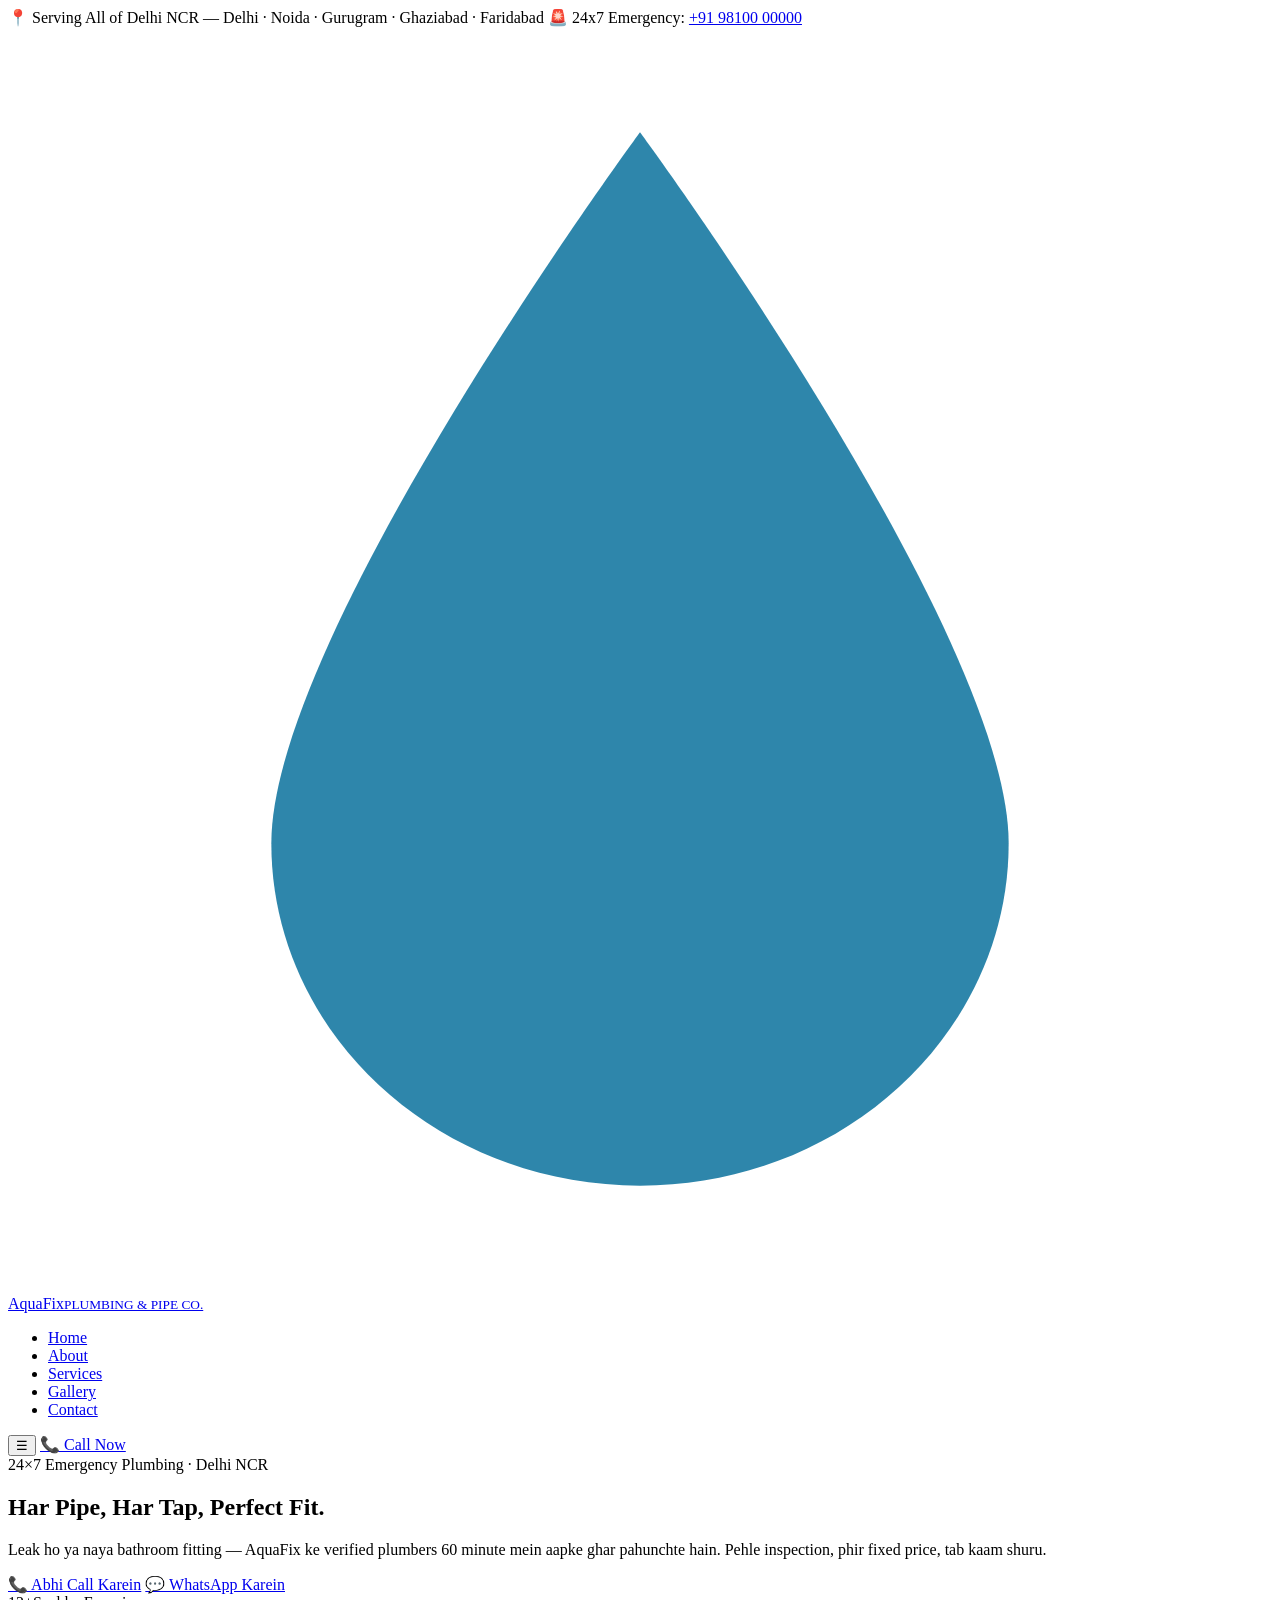
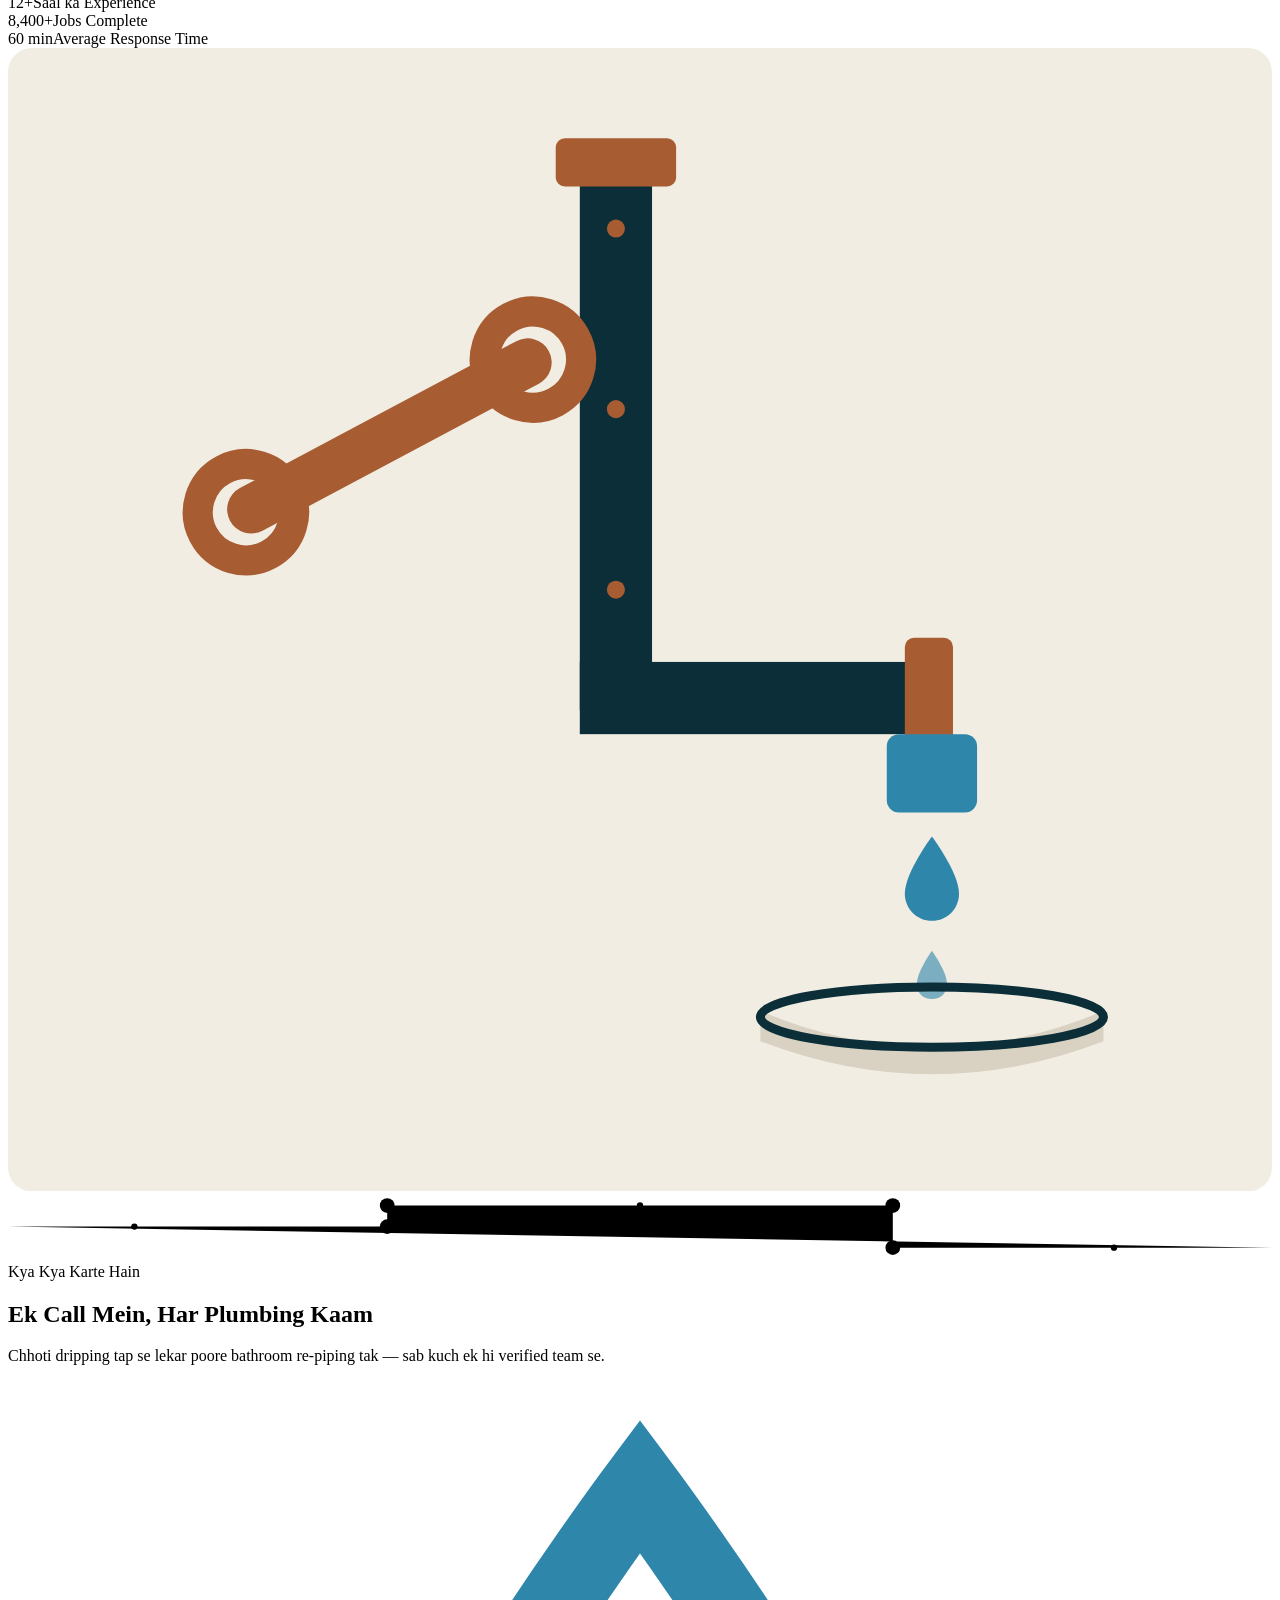
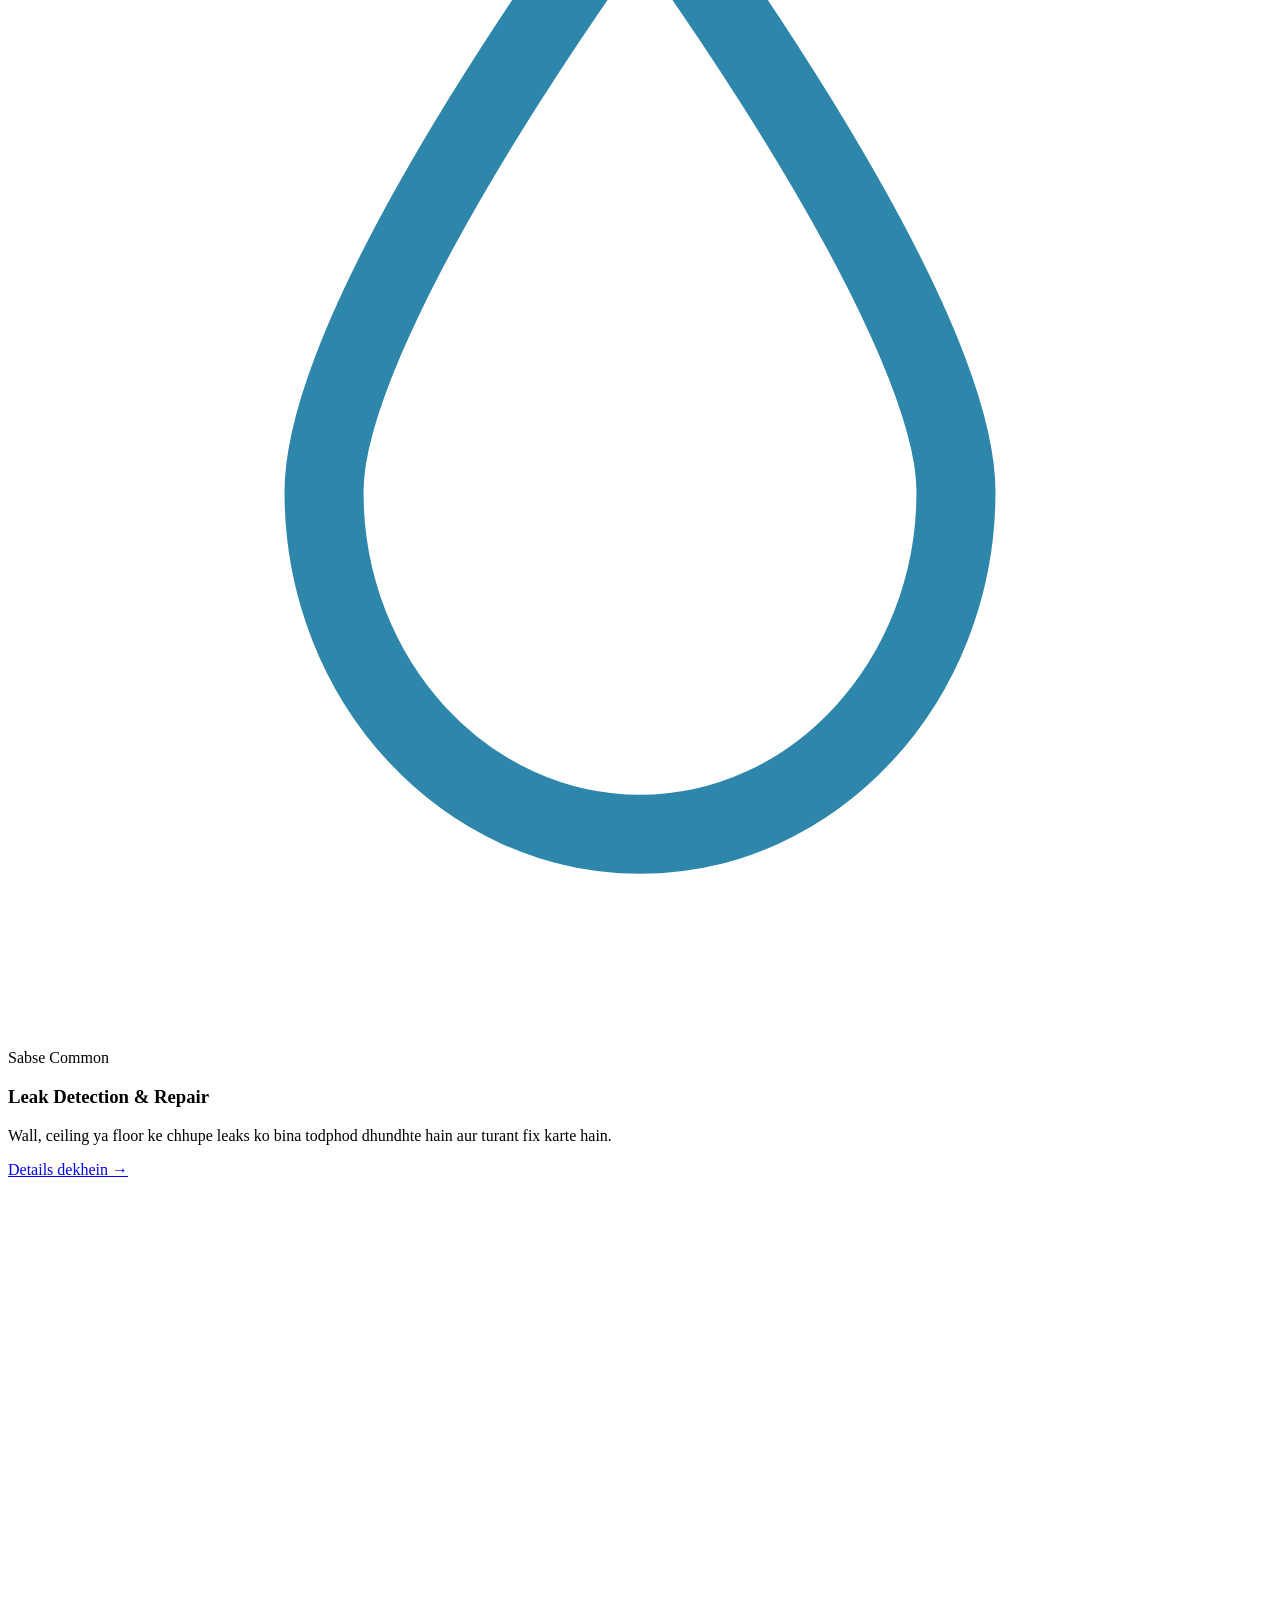
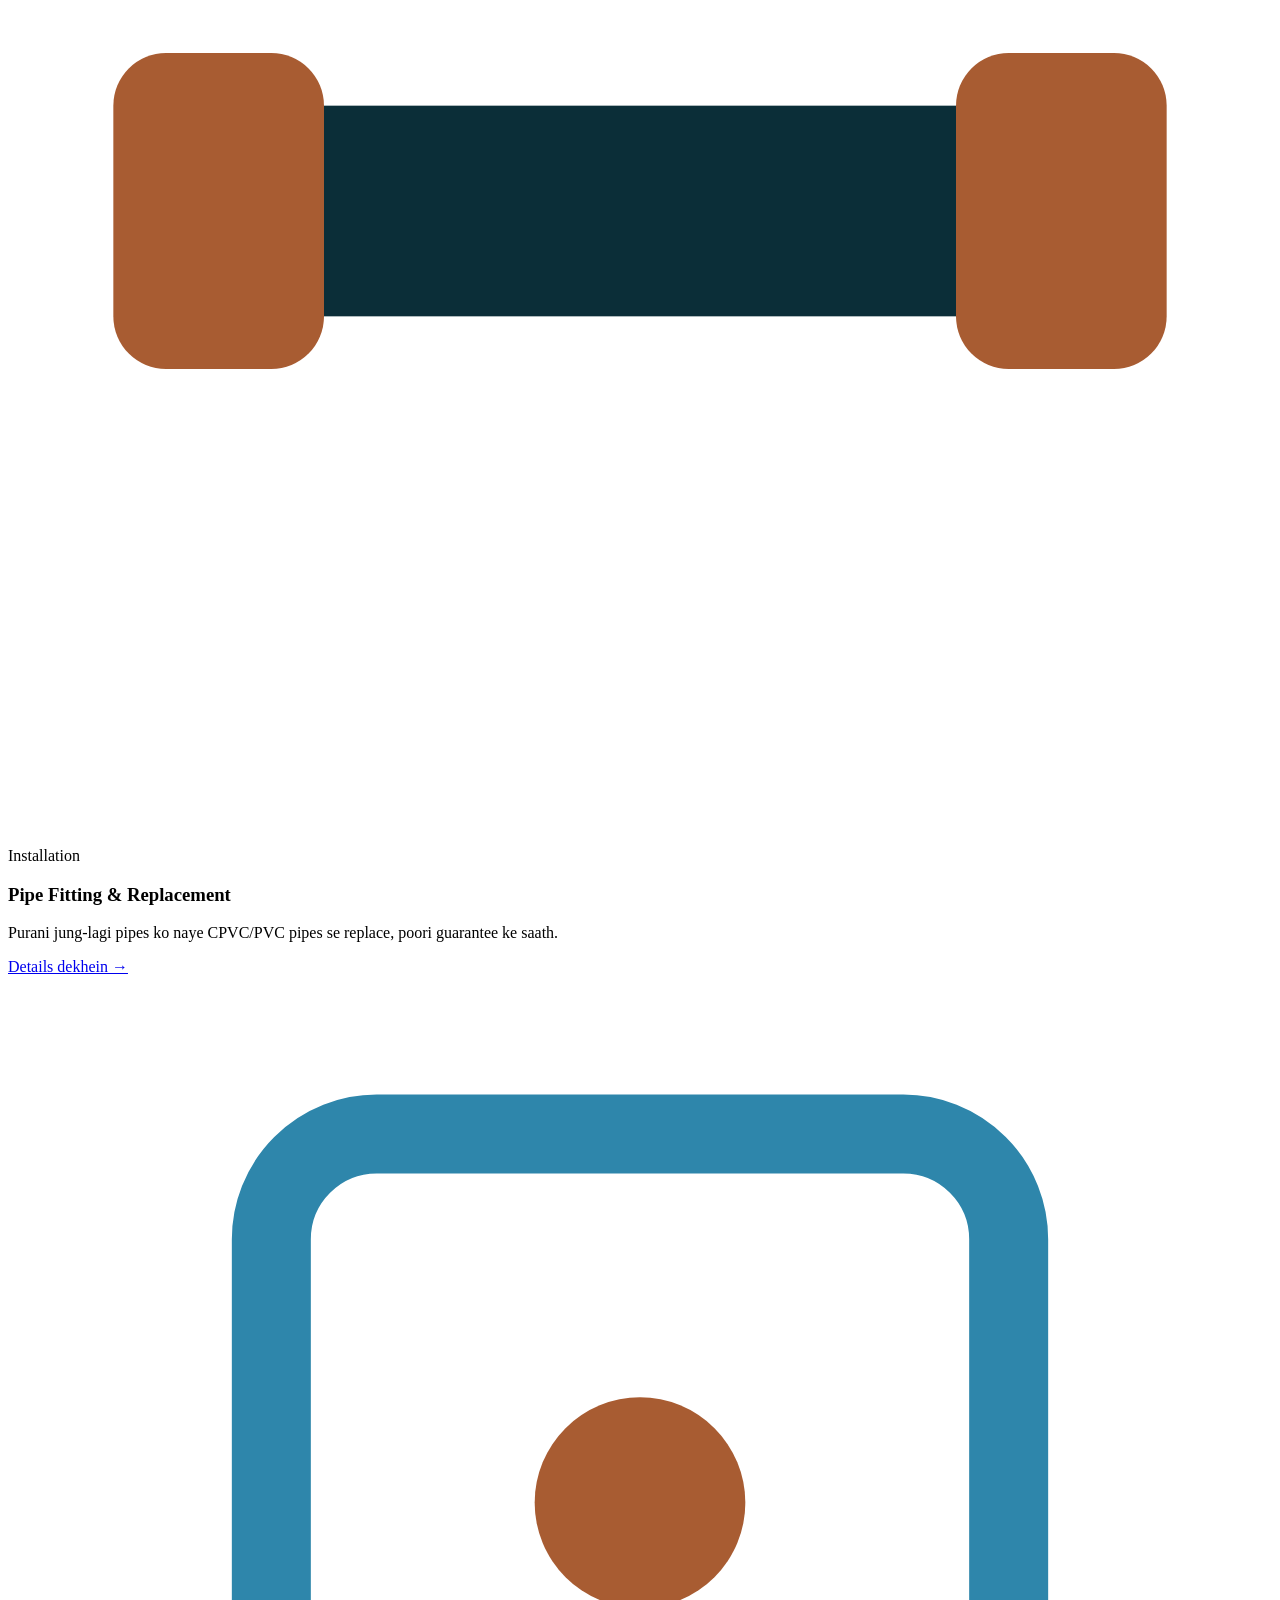
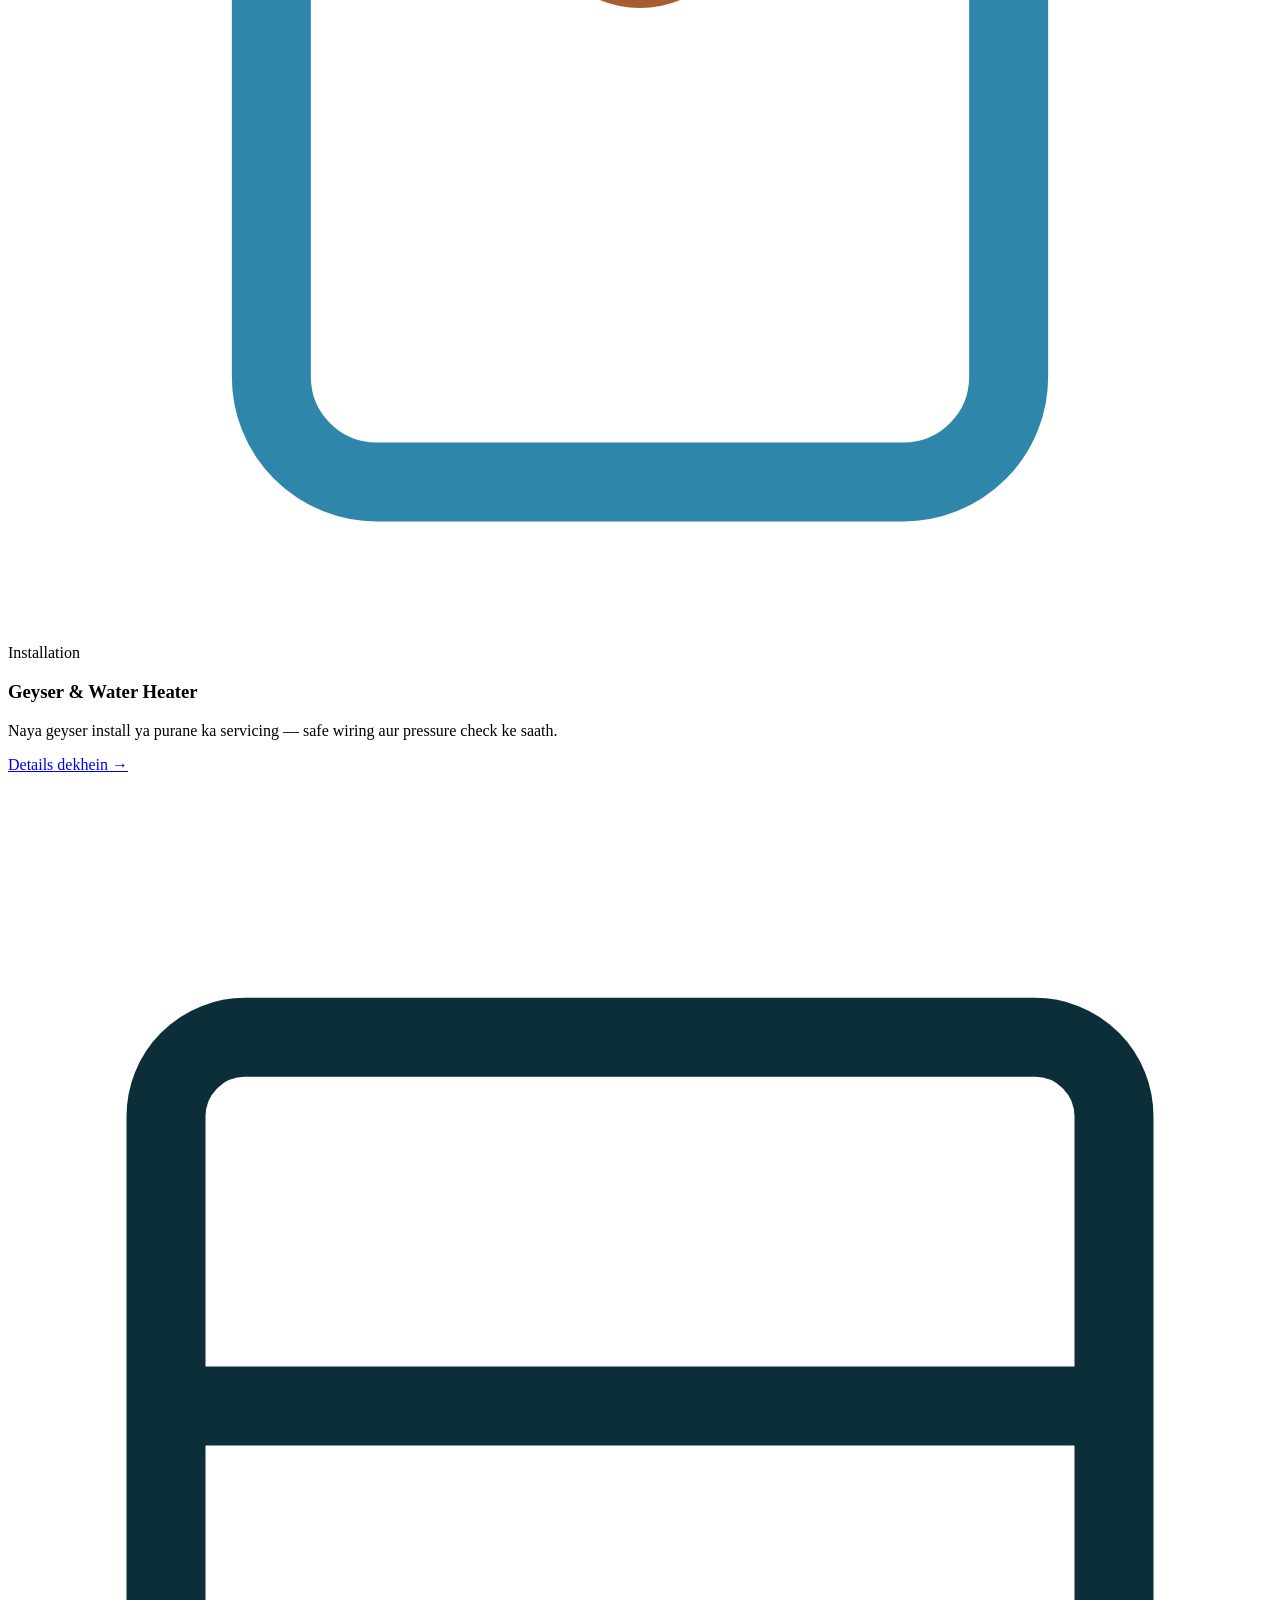
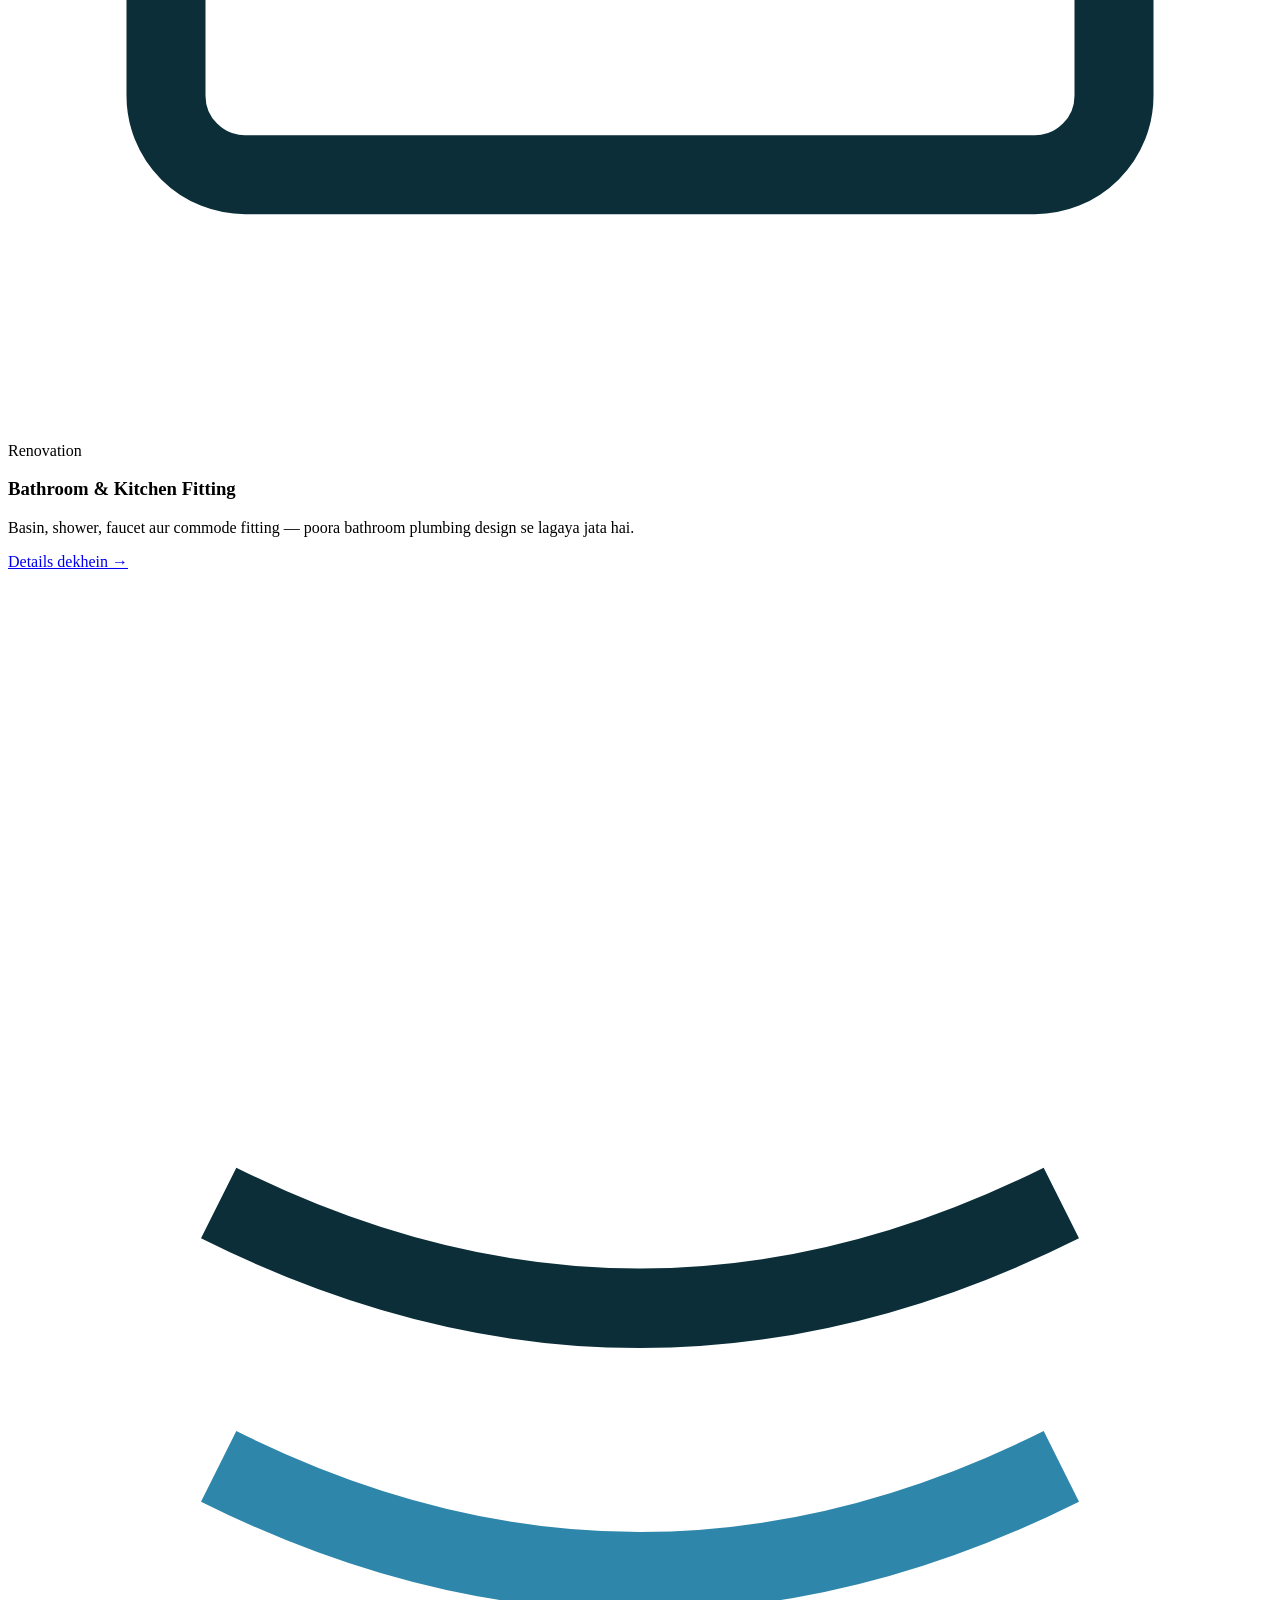
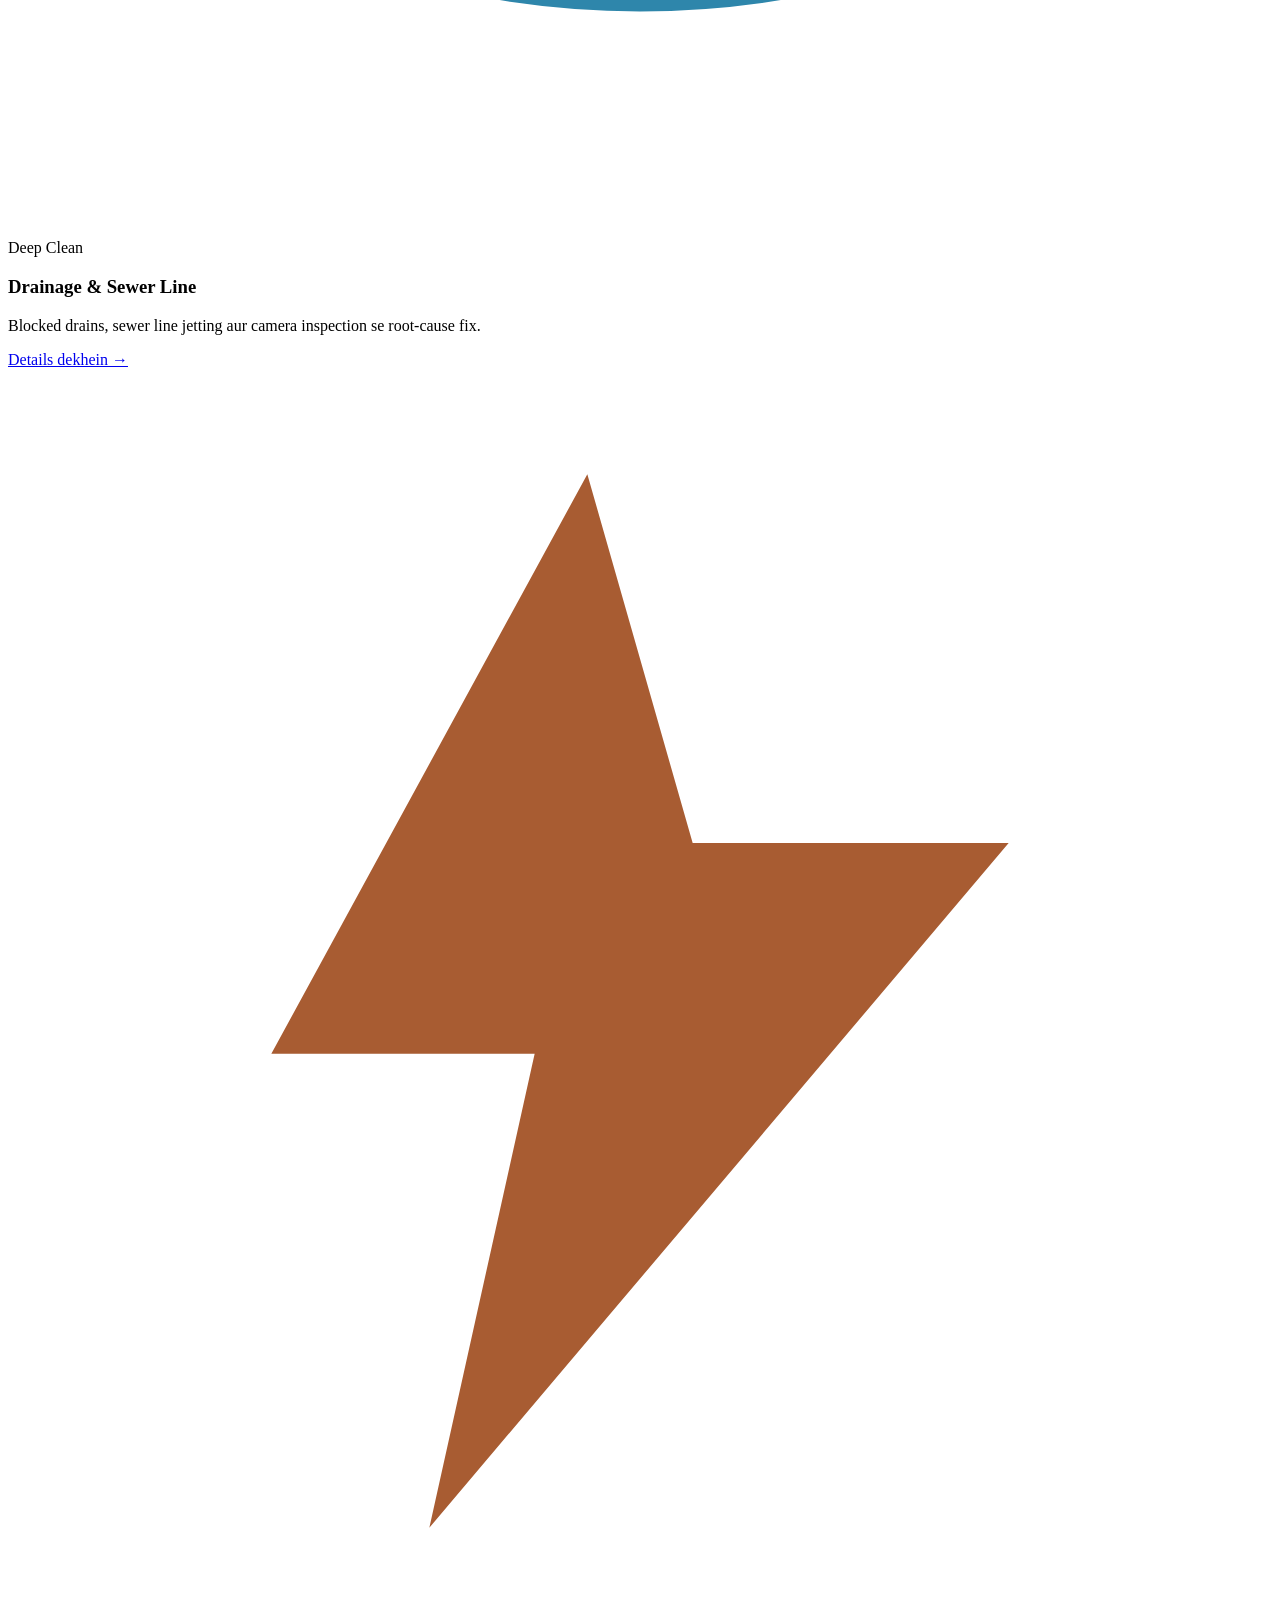
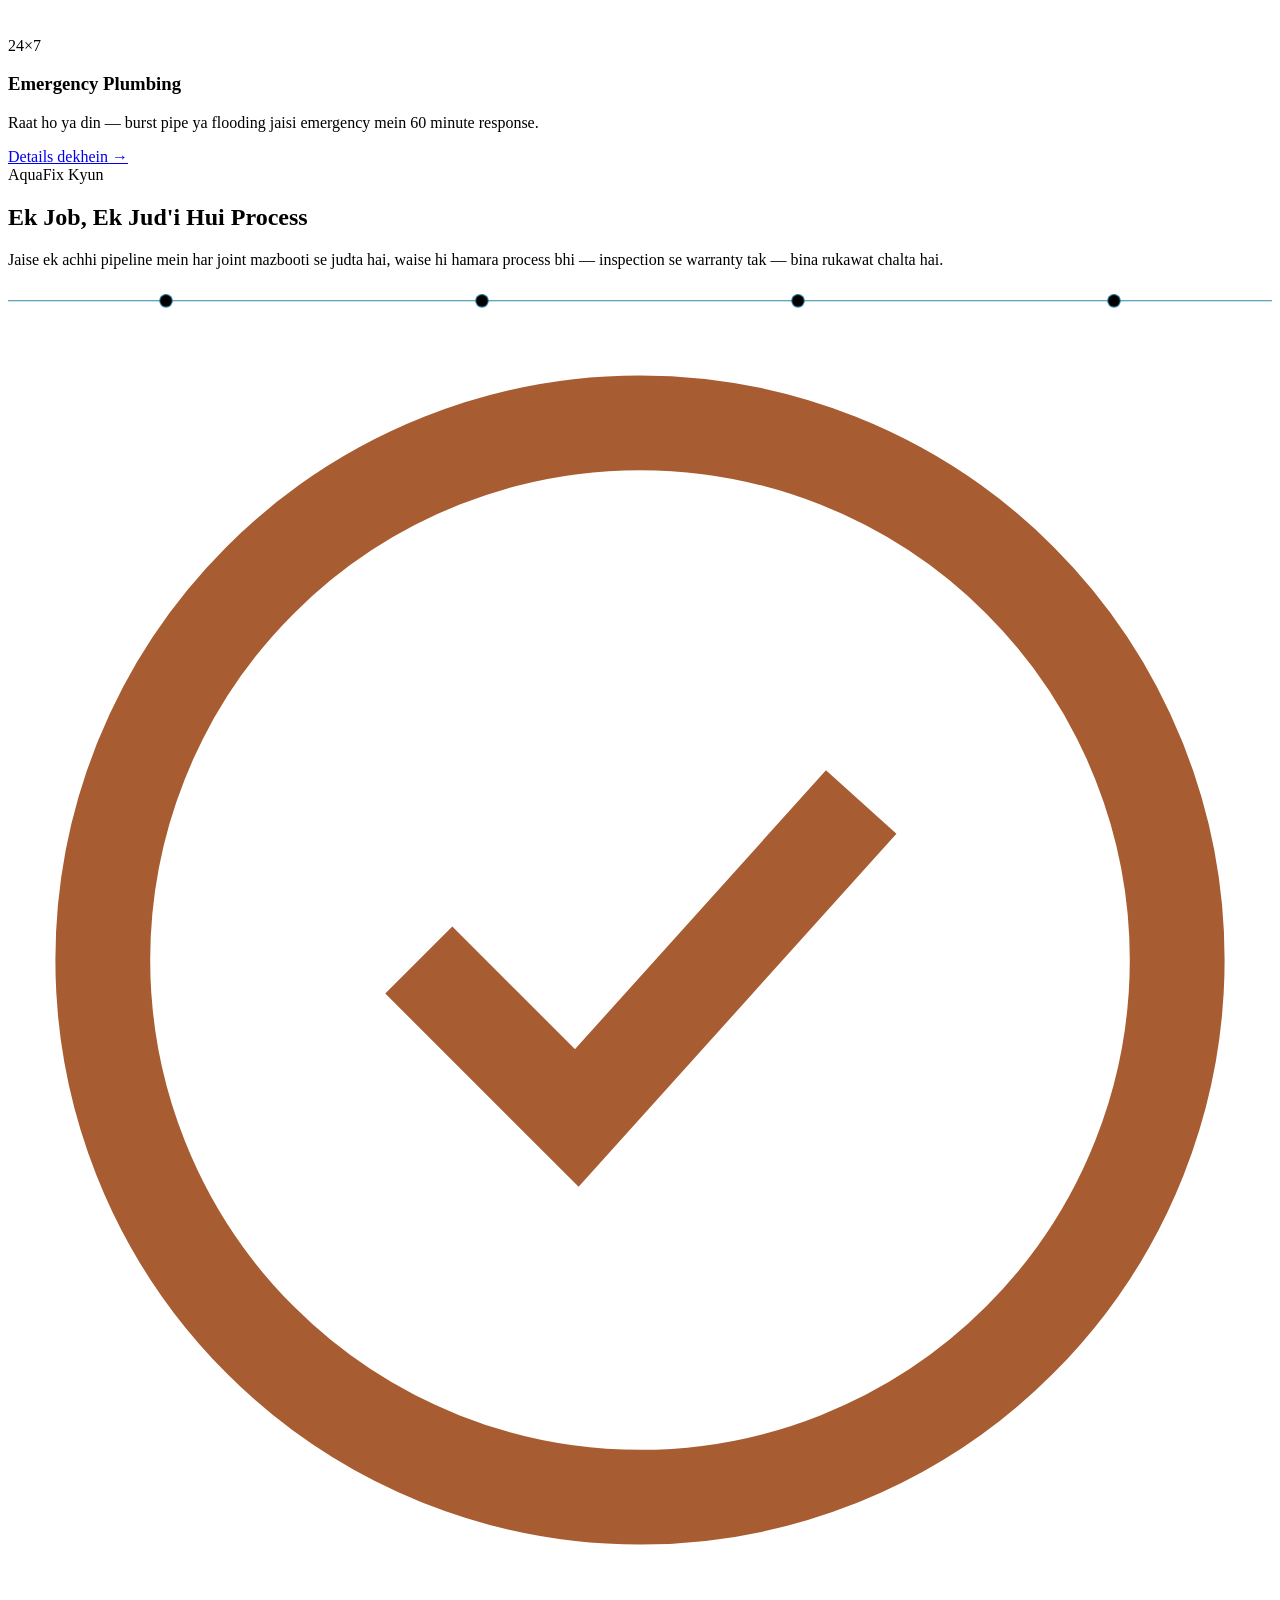
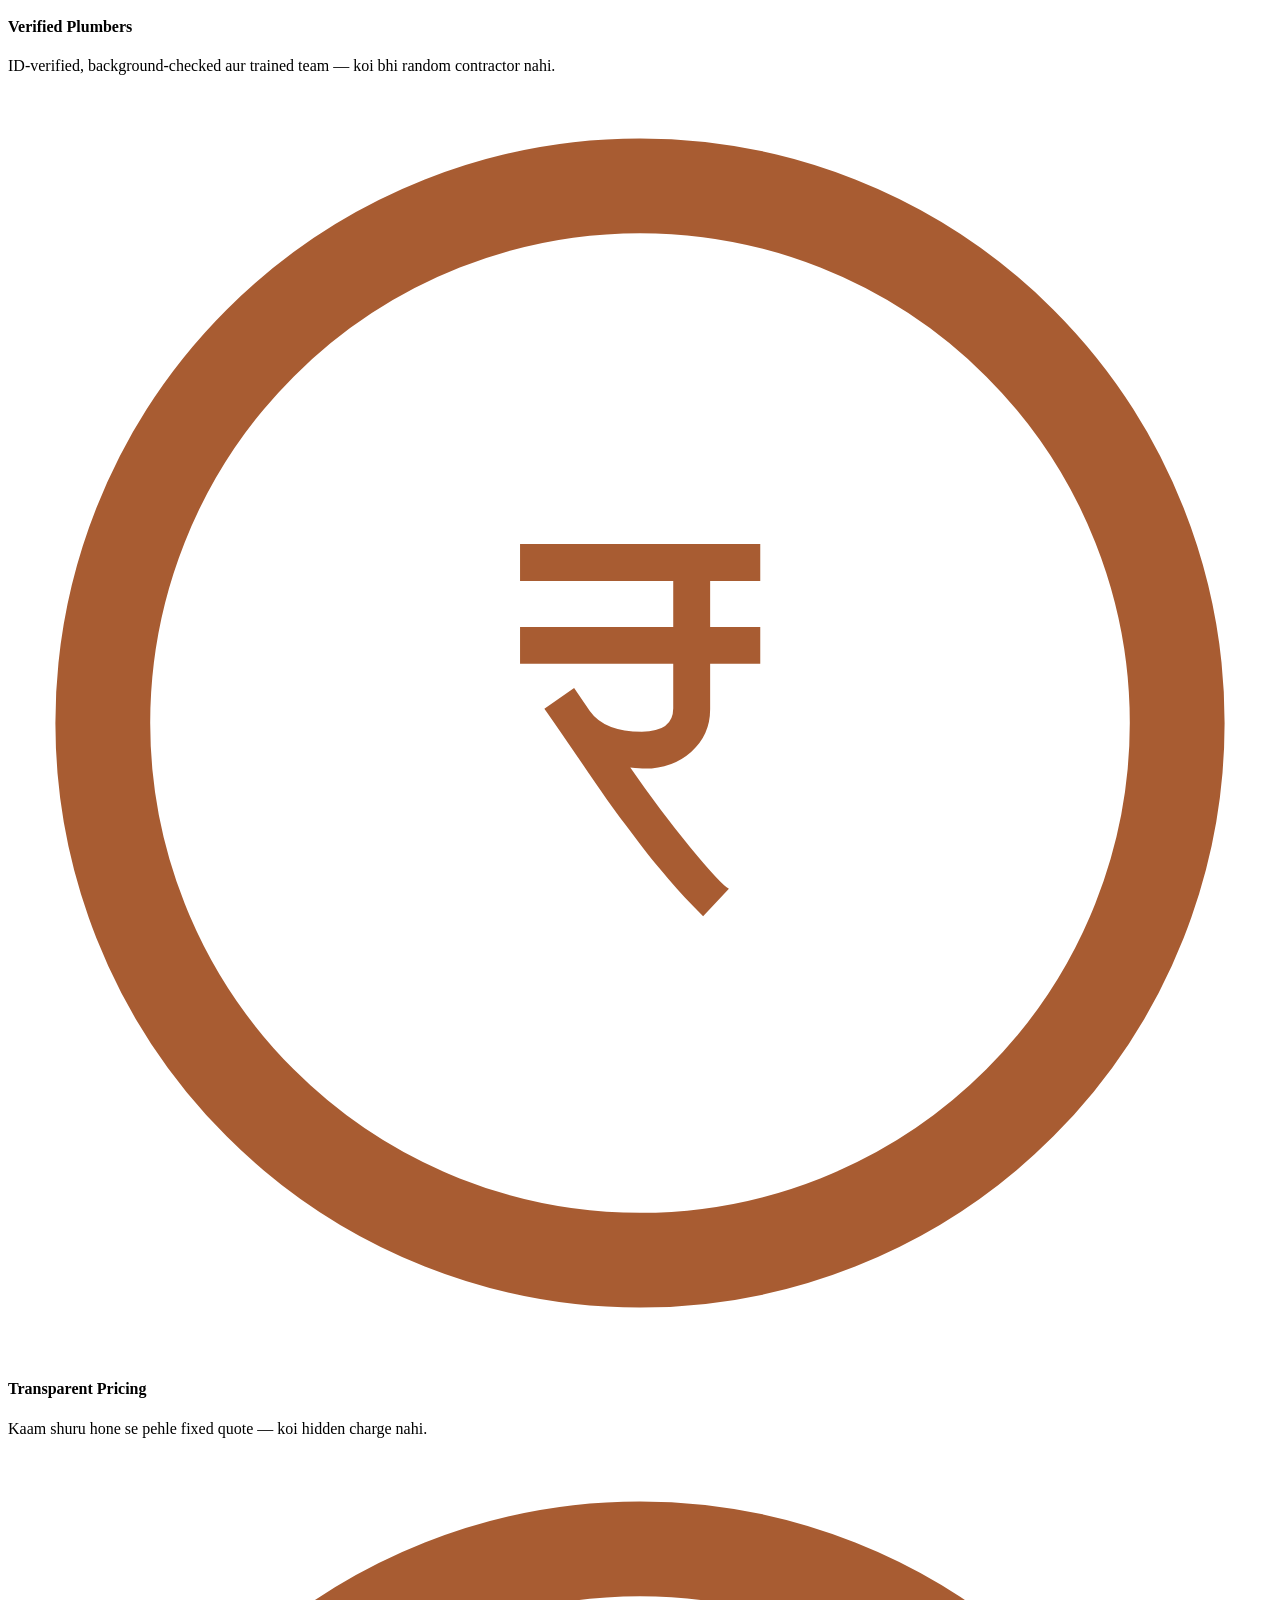
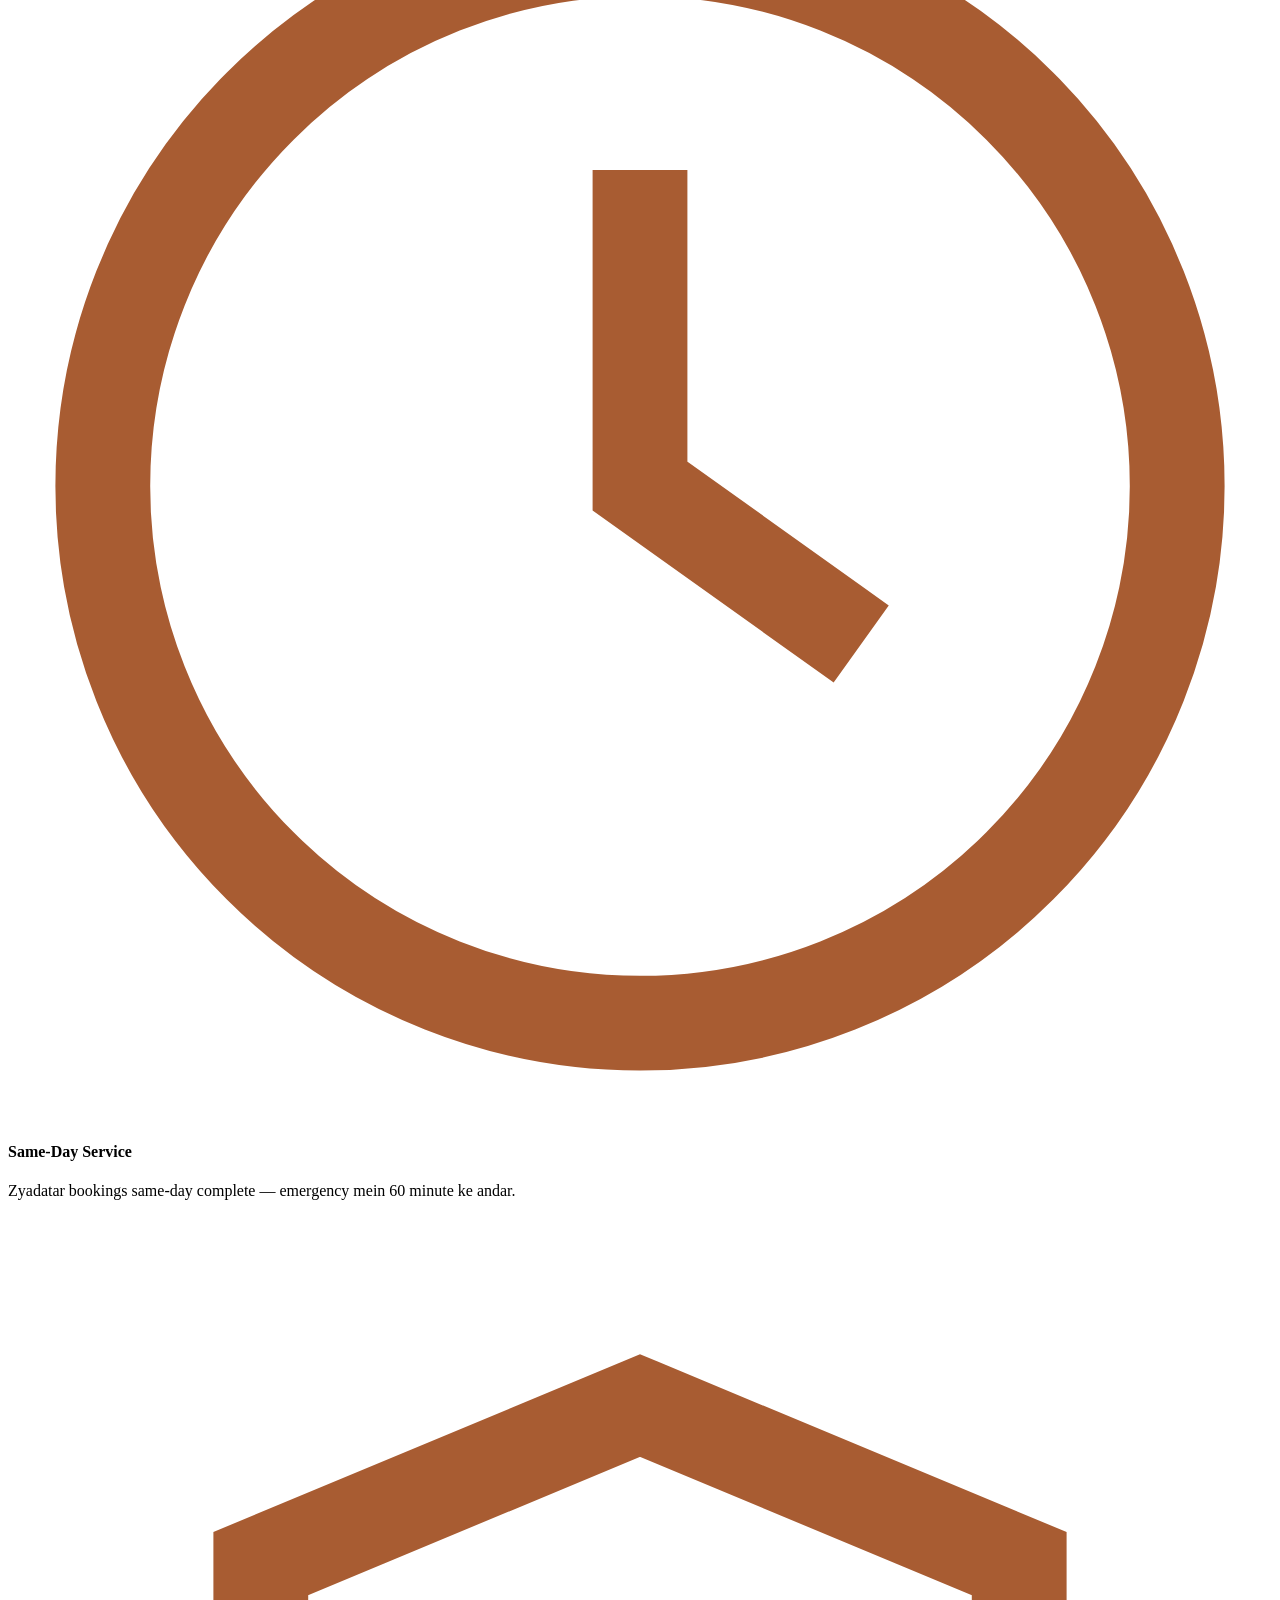
==== index.html @ 71232623 "Rename index.html (2) to index.html" ====
<!DOCTYPE html>
<html lang="hi">
<head>
<meta charset="UTF-8">
<meta name="viewport" content="width=device-width, initial-scale=1.0">
<title>AquaFix Plumbing — Delhi NCR ke Bharosemand Plumber</title>
<meta name="description" content="AquaFix Plumbing — Delhi NCR mein leak repair, pipe fitting, geyser install aur 24x7 emergency plumbing. Verified plumbers, transparent pricing, same-day service.">
<link rel="preconnect" href="https://fonts.googleapis.com">
<link rel="stylesheet" href="style.css">
</head>
<body>

<div class="topbar">
  <div class="container">
    <span>📍 Serving All of Delhi NCR — Delhi · Noida · Gurugram · Ghaziabad · Faridabad</span>
    <span class="emergency">🚨 24x7 Emergency: <a href="tel:+919810000000">+91 98100 00000</a></span>
  </div>
</div>

<header class="site">
  <div class="container nav-row">
    <a href="index.html" class="logo">
      <svg class="drop" viewBox="0 0 24 24" fill="none" xmlns="http://www.w3.org/2000/svg">
        <path d="M12 2C12 2 5 11.5 5 15.5C5 19.09 8.13 22 12 22C15.87 22 19 19.09 19 15.5C19 11.5 12 2 12 2Z" fill="#2E86AB"/>
      </svg>
      <span>AquaFix<small>PLUMBING &amp; PIPE CO.</small></span>
    </a>
    <nav class="primary" aria-label="Main navigation">
      <ul>
        <li><a href="index.html" class="active">Home</a></li>
        <li><a href="about.html">About</a></li>
        <li><a href="services.html">Services</a></li>
        <li><a href="gallery.html">Gallery</a></li>
        <li><a href="contact.html">Contact</a></li>
      </ul>
    </nav>
    <div class="nav-cta">
      <button class="menu-toggle" aria-label="Toggle menu" aria-expanded="false">☰</button>
      <a href="tel:+919810000000" class="btn btn-copper">📞 Call Now</a>
    </div>
  </div>
</header>

<section class="hero">
  <div class="container grid">
    <div>
      <div class="eyebrow">24×7 Emergency Plumbing · Delhi NCR</div>
      <h1>Har Pipe, Har Tap, <span class="flow-word">Perfect Fit.</span></h1>
      <p class="lead">Leak ho ya naya bathroom fitting — AquaFix ke verified plumbers 60 minute mein aapke ghar pahunchte hain. Pehle inspection, phir fixed price, tab kaam shuru.</p>
      <div class="cta-row">
        <a href="tel:+919810000000" class="btn btn-copper btn-lg">📞 Abhi Call Karein</a>
        <a href="https://wa.me/919810000000" class="btn btn-outline btn-lg">💬 WhatsApp Karein</a>
      </div>
      <div class="hero-stats">
        <div class="stat"><span class="num mono">12+</span><span class="label">Saal ka Experience</span></div>
        <div class="stat"><span class="num mono">8,400+</span><span class="label">Jobs Complete</span></div>
        <div class="stat"><span class="num mono">60 min</span><span class="label">Average Response Time</span></div>
      </div>
    </div>
    <div class="hero-art">
      <svg viewBox="0 0 420 380" xmlns="http://www.w3.org/2000/svg" role="img" aria-label="Plumbing pipe and tap illustration">
        <rect x="0" y="0" width="420" height="380" rx="8" fill="#F1EDE3"/>
        <!-- vertical pipe -->
        <rect x="190" y="40" width="24" height="180" fill="#0B2E38"/>
        <rect x="182" y="30" width="40" height="16" rx="3" fill="#A85C32"/>
        <!-- horizontal pipe to tap -->
        <rect x="190" y="204" width="120" height="24" fill="#0B2E38"/>
        <rect x="298" y="196" width="16" height="40" rx="3" fill="#A85C32"/>
        <!-- tap head -->
        <rect x="292" y="228" width="30" height="26" rx="4" fill="#2E86AB"/>
        <!-- water drops -->
        <path d="M307 262C307 262 298 274 298 281C298 286 302 290 307 290C312 290 316 286 316 281C316 274 307 262 307 262Z" fill="#2E86AB"/>
        <path d="M307 300C307 300 302 307 302 311C302 314 304 316 307 316C310 316 312 314 312 311C312 307 307 300 307 300Z" fill="#2E86AB" opacity="0.6"/>
        <!-- basin -->
        <path d="M250 320 Q307 344 364 320 L364 330 Q307 352 250 330 Z" fill="#D9D2C2"/>
        <ellipse cx="307" cy="322" rx="57" ry="10" fill="none" stroke="#0B2E38" stroke-width="3"/>
        <!-- wrench crossing pipe -->
        <g transform="translate(70,150) rotate(-28)">
          <rect x="0" y="0" width="120" height="16" rx="8" fill="#A85C32"/>
          <circle cx="6" cy="8" r="16" fill="none" stroke="#A85C32" stroke-width="10"/>
          <circle cx="114" cy="8" r="16" fill="none" stroke="#A85C32" stroke-width="10"/>
        </g>
        <!-- bolts on pipe -->
        <circle cx="202" cy="60" r="3" fill="#A85C32"/>
        <circle cx="202" cy="120" r="3" fill="#A85C32"/>
        <circle cx="202" cy="180" r="3" fill="#A85C32"/>
      </svg>
    </div>
  </div>
</section>

<div class="section-divider">
  <svg class="pipe-route" viewBox="0 0 1200 60" preserveAspectRatio="none" xmlns="http://www.w3.org/2000/svg">
    <path class="run" d="M0,30 L360,30 L360,10 L840,10 L840,50 L1200,50"/>
    <circle class="joint" cx="360" cy="30" r="7"/>
    <circle class="joint" cx="360" cy="10" r="7"/>
    <circle class="joint" cx="840" cy="10" r="7"/>
    <circle class="joint" cx="840" cy="50" r="7"/>
    <circle class="rivet" cx="120" cy="30" r="3"/>
    <circle class="rivet" cx="600" cy="10" r="3"/>
    <circle class="rivet" cx="1050" cy="50" r="3"/>
  </svg>
</div>

<section id="services">
  <div class="container">
    <div class="section-head">
      <div class="eyebrow">Kya Kya Karte Hain</div>
      <h2>Ek Call Mein, Har Plumbing Kaam</h2>
      <p>Chhoti dripping tap se lekar poore bathroom re-piping tak — sab kuch ek hi verified team se.</p>
    </div>
    <div class="grid-cards">

      <div class="card">
        <svg class="icon" viewBox="0 0 48 48" fill="none"><path d="M24 4C24 4 12 20 12 27C12 34.2 17.4 40 24 40C30.6 40 36 34.2 36 27C36 20 24 4 24 4Z" fill="none" stroke="#2E86AB" stroke-width="3"/></svg>
        <span class="tag">Sabse Common</span>
        <h3>Leak Detection &amp; Repair</h3>
        <p>Wall, ceiling ya floor ke chhupe leaks ko bina todphod dhundhte hain aur turant fix karte hain.</p>
        <a href="services.html#leak" class="more">Details dekhein →</a>
      </div>

      <div class="card">
        <svg class="icon" viewBox="0 0 48 48" fill="none"><rect x="8" y="20" width="32" height="8" fill="#0B2E38"/><rect x="4" y="18" width="8" height="12" rx="2" fill="#A85C32"/><rect x="36" y="18" width="8" height="12" rx="2" fill="#A85C32"/></svg>
        <span class="tag">Installation</span>
        <h3>Pipe Fitting &amp; Replacement</h3>
        <p>Purani jung-lagi pipes ko naye CPVC/PVC pipes se replace, poori guarantee ke saath.</p>
        <a href="services.html#pipe" class="more">Details dekhein →</a>
      </div>

      <div class="card">
        <svg class="icon" viewBox="0 0 48 48" fill="none"><rect x="10" y="6" width="28" height="36" rx="4" fill="none" stroke="#2E86AB" stroke-width="3"/><circle cx="24" cy="20" r="4" fill="#A85C32"/></svg>
        <span class="tag">Installation</span>
        <h3>Geyser &amp; Water Heater</h3>
        <p>Naya geyser install ya purane ka servicing — safe wiring aur pressure check ke saath.</p>
        <a href="services.html#geyser" class="more">Details dekhein →</a>
      </div>

      <div class="card">
        <svg class="icon" viewBox="0 0 48 48" fill="none"><rect x="6" y="10" width="36" height="28" rx="3" fill="none" stroke="#0B2E38" stroke-width="3"/><line x1="6" y1="24" x2="42" y2="24" stroke="#0B2E38" stroke-width="3"/></svg>
        <span class="tag">Renovation</span>
        <h3>Bathroom &amp; Kitchen Fitting</h3>
        <p>Basin, shower, faucet aur commode fitting — poora bathroom plumbing design se lagaya jata hai.</p>
        <a href="services.html#bathroom" class="more">Details dekhein →</a>
      </div>

      <div class="card">
        <svg class="icon" viewBox="0 0 48 48" fill="none"><path d="M8 34 Q24 42 40 34" fill="none" stroke="#2E86AB" stroke-width="3"/><path d="M8 24 Q24 32 40 24" fill="none" stroke="#0B2E38" stroke-width="3"/></svg>
        <span class="tag">Deep Clean</span>
        <h3>Drainage &amp; Sewer Line</h3>
        <p>Blocked drains, sewer line jetting aur camera inspection se root-cause fix.</p>
        <a href="services.html#drainage" class="more">Details dekhein →</a>
      </div>

      <div class="card">
        <svg class="icon" viewBox="0 0 48 48" fill="none"><path d="M22 4 L10 26 H20 L16 44 L38 18 H26 Z" fill="#A85C32"/></svg>
        <span class="tag">24×7</span>
        <h3>Emergency Plumbing</h3>
        <p>Raat ho ya din — burst pipe ya flooding jaisi emergency mein 60 minute response.</p>
        <a href="services.html#emergency" class="more">Details dekhein →</a>
      </div>

    </div>
  </div>
</section>

<section class="band-ink why-line">
  <div class="container">
    <div class="section-head">
      <div class="eyebrow">AquaFix Kyun</div>
      <h2>Ek Job, Ek Jud'i Hui Process</h2>
      <p>Jaise ek achhi pipeline mein har joint mazbooti se judta hai, waise hi hamara process bhi — inspection se warranty tak — bina rukawat chalta hai.</p>
    </div>
    <svg class="pipe-route" viewBox="0 0 1200 30" preserveAspectRatio="none" style="margin-bottom:8px;">
      <path class="run" d="M0,15 L1200,15" stroke="#2E86AB"/>
      <circle class="joint" cx="150" cy="15" r="6" stroke="#2E86AB"/>
      <circle class="joint" cx="450" cy="15" r="6" stroke="#2E86AB"/>
      <circle class="joint" cx="750" cy="15" r="6" stroke="#2E86AB"/>
      <circle class="joint" cx="1050" cy="15" r="6" stroke="#2E86AB"/>
    </svg>
    <div class="why-list">
      <div class="why-item">
        <svg class="joint-icon" viewBox="0 0 40 40"><circle cx="20" cy="20" r="17" fill="none" stroke="#A85C32" stroke-width="3"/><path d="M13 20 L18 25 L27 15" fill="none" stroke="#A85C32" stroke-width="3"/></svg>
        <h4>Verified Plumbers</h4>
        <p>ID-verified, background-checked aur trained team — koi bhi random contractor nahi.</p>
      </div>
      <div class="why-item">
        <svg class="joint-icon" viewBox="0 0 40 40"><circle cx="20" cy="20" r="17" fill="none" stroke="#A85C32" stroke-width="3"/><text x="20" y="26" font-family="IBM Plex Mono" font-size="16" fill="#A85C32" text-anchor="middle">₹</text></svg>
        <h4>Transparent Pricing</h4>
        <p>Kaam shuru hone se pehle fixed quote — koi hidden charge nahi.</p>
      </div>
      <div class="why-item">
        <svg class="joint-icon" viewBox="0 0 40 40"><circle cx="20" cy="20" r="17" fill="none" stroke="#A85C32" stroke-width="3"/><path d="M20 10 V20 L27 25" fill="none" stroke="#A85C32" stroke-width="3"/></svg>
        <h4>Same-Day Service</h4>
        <p>Zyadatar bookings same-day complete — emergency mein 60 minute ke andar.</p>
      </div>
      <div class="why-item">
        <svg class="joint-icon" viewBox="0 0 40 40"><path d="M20 6 L32 11 V20 C32 28 27 33 20 35 C13 33 8 28 8 20 V11 Z" fill="none" stroke="#A85C32" stroke-width="3"/></svg>
        <h4>90-Din Warranty</h4>
        <p>Har repair aur installation par 90 din ki service warranty, likhit mein.</p>
      </div>
    </div>
  </div>
</section>

<section>
  <div class="container">
    <div class="section-head">
      <div class="eyebrow">Clients Kya Kehte Hain</div>
      <h2>Delhi NCR Ke Ghar-Ghar Se Bharosa</h2>
    </div>
    <div class="testi-row">
      <div class="testi">
        <div class="stars">★★★★★</div>
        <p class="quote">Raat 11 baje kitchen pipe fat gaya tha, AquaFix ne 40 minute mein plumber bhej diya. Kaam bhi saaf-suthra tha.</p>
        <div class="who">— Ritu Sharma, Rohini</div>
      </div>
      <div class="testi">
        <div class="stars">★★★★★</div>
        <p class="quote">Naya geyser install karwaya, quote pehle se fixed tha aur ek rupaya extra nahi liya. Highly recommend.</p>
        <div class="who">— Vikas Malhotra, Noida Sector 62</div>
      </div>
      <div class="testi">
        <div class="stars">★★★★★</div>
        <p class="quote">Poora bathroom renovation AquaFix se karwaya. Time pe aaye, professional the aur warranty card bhi diya.</p>
        <div class="who">— Priya Gupta, Gurugram</div>
      </div>
    </div>
  </div>
</section>

<section>
  <div class="container">
    <div class="cta-banner">
      <div>
        <h2>Emergency Hai? Abhi Call Karein.</h2>
        <p>Burst pipe, flooding ya no-water situation — hamari emergency team 24×7 ready hai.</p>
      </div>
      <div>
        <span class="phone-big">+91 98100 00000</span>
        <a href="tel:+919810000000" class="btn btn-flow btn-lg" style="margin-top:14px;">📞 Turant Call Karein</a>
      </div>
    </div>
  </div>
</section>

<footer class="site">
  <div class="container">
    <div class="footer-grid">
      <div>
        <span class="footer-logo">AquaFix Plumbing</span>
        <p>Delhi NCR ka trusted plumbing partner — leak repair se lekar full bathroom renovation tak, 2012 se seva mein.</p>
        <div class="social-row">
          <a href="#" aria-label="Facebook">f</a>
          <a href="#" aria-label="Instagram">ig</a>
          <a href="https://wa.me/919810000000" aria-label="WhatsApp">wa</a>
        </div>
      </div>
      <div>
        <h4>Quick Links</h4>
        <ul>
          <li><a href="about.html">Humare Baare Mein</a></li>
          <li><a href="services.html">Services</a></li>
          <li><a href="gallery.html">Gallery</a></li>
          <li><a href="contact.html">Contact</a></li>
        </ul>
      </div>
      <div>
        <h4>Service Areas</h4>
        <ul>
          <li>Delhi</li>
          <li>Noida &amp; Greater Noida</li>
          <li>Gurugram</li>
          <li>Ghaziabad &amp; Faridabad</li>
        </ul>
      </div>
      <div>
        <h4>Contact Karein</h4>
        <ul>
          <li>📞 <a href="tel:+919810000000">+91 98100 00000</a></li>
          <li>✉️ <a href="mailto:hello@aquafixplumbing.in">hello@aquafixplumbing.in</a></li>
          <li>📍 Shop 14, Community Centre, Rohini, Delhi NCR</li>
          <li>🕐 24×7 Emergency · 8am–9pm Regular</li>
        </ul>
      </div>
    </div>
    <div class="footer-bottom">
      <span>© 2026 AquaFix Plumbing &amp; Pipe Co. Sabhi rights reserved.</span>
      <span><a href="contact.html">Privacy</a> · <a href="contact.html">Terms</a></span>
    </div>
  </div>
</footer>

<script src="script.js"></script>
</body>
</html>
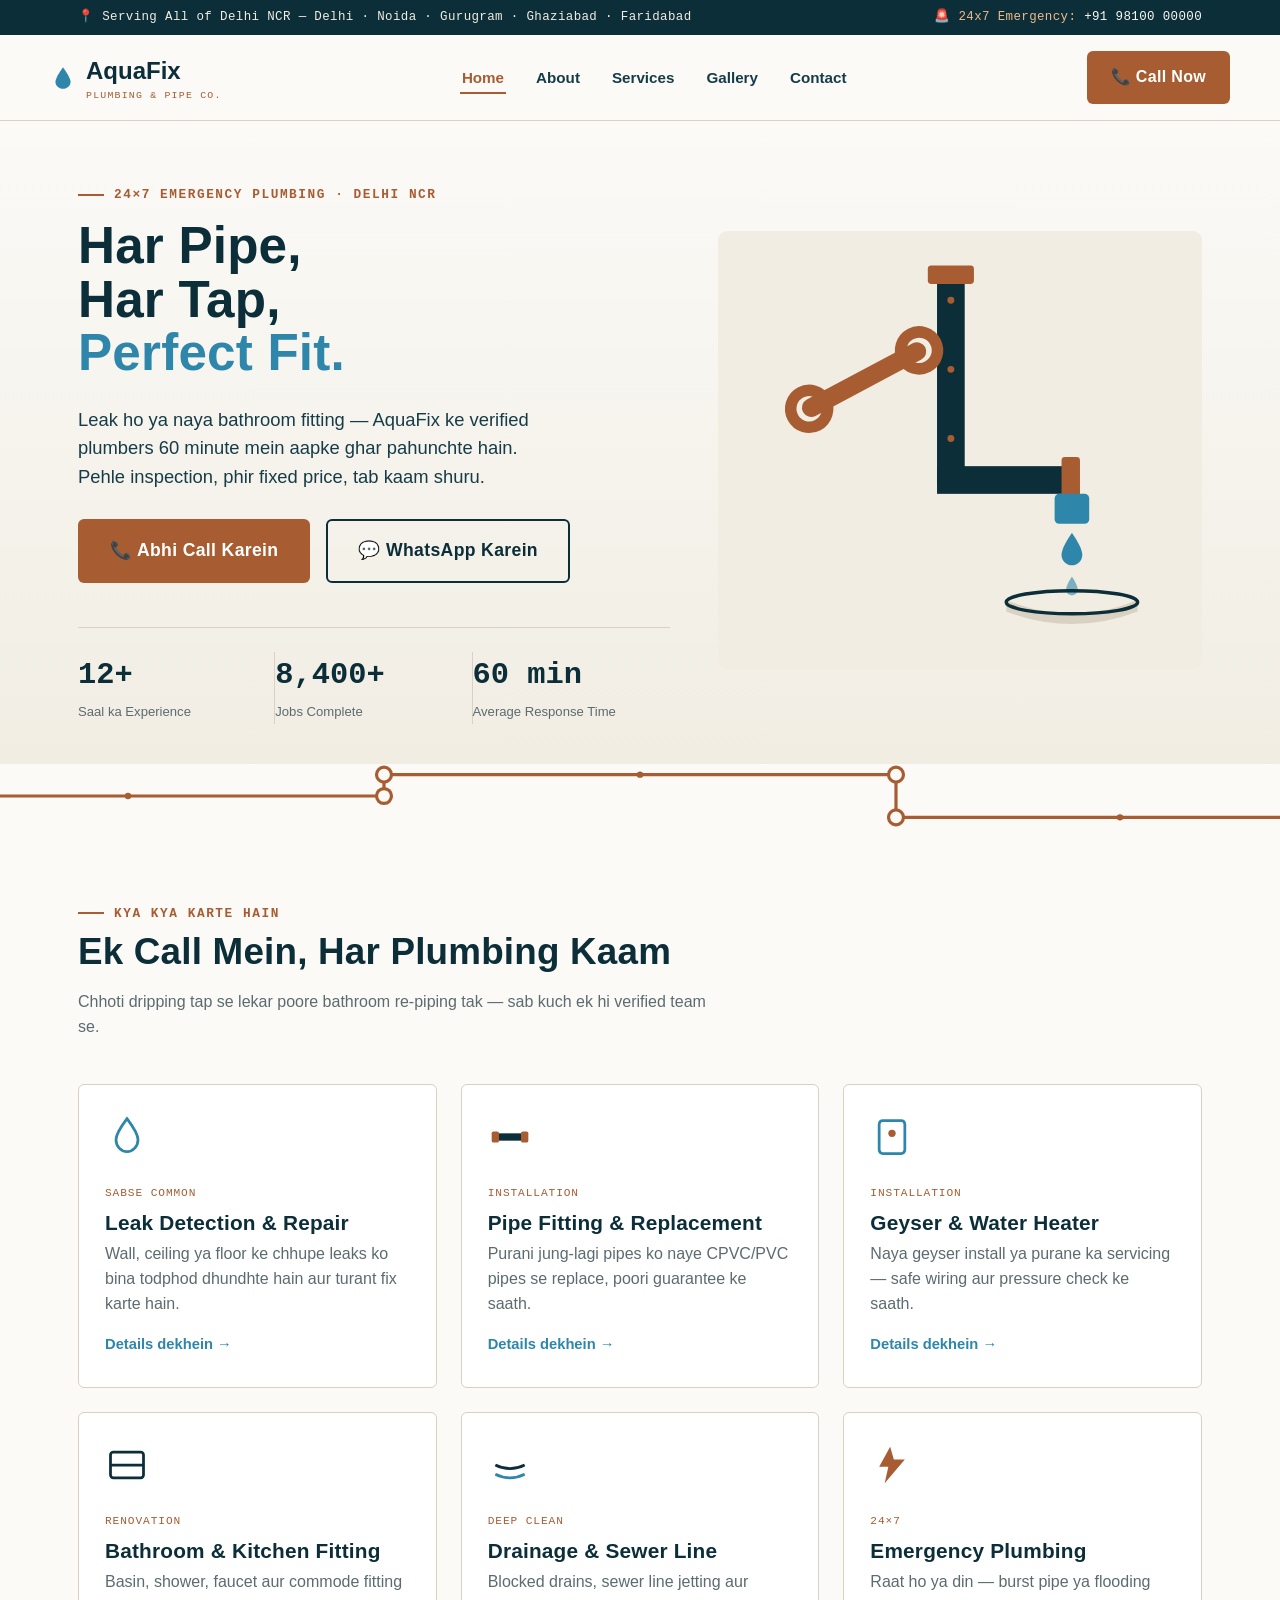
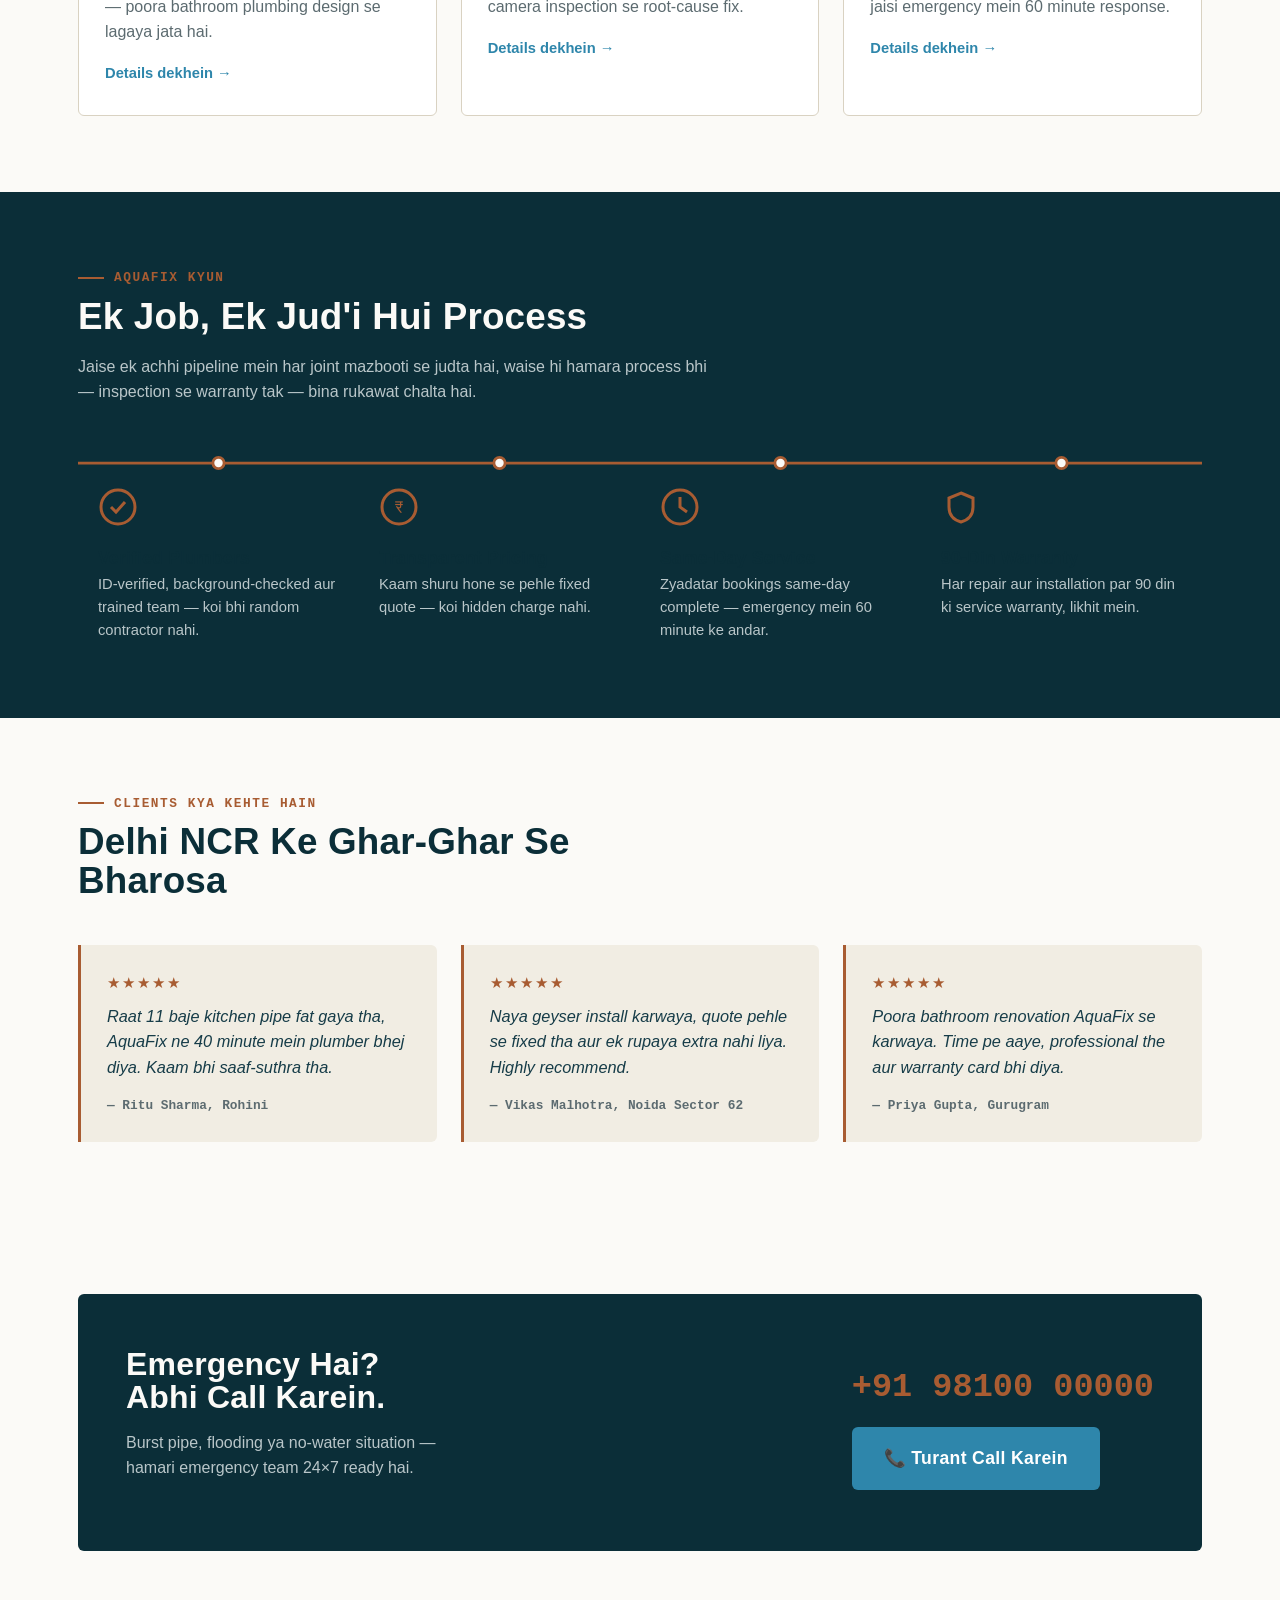
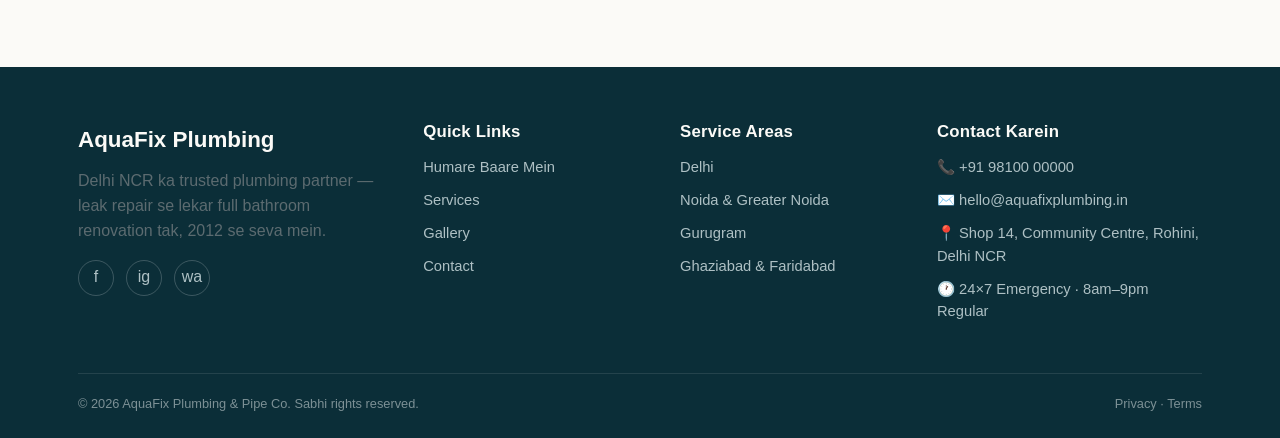
==== commit 6c7b0562: "Update index.html" ====
--- a/index.html
+++ b/index.html
@@ -6,7 +6,7 @@
 <title>AquaFix Plumbing — Delhi NCR ke Bharosemand Plumber</title>
 <meta name="description" content="AquaFix Plumbing — Delhi NCR mein leak repair, pipe fitting, geyser install aur 24x7 emergency plumbing. Verified plumbers, transparent pricing, same-day service.">
 <link rel="preconnect" href="https://fonts.googleapis.com">
-<link rel="stylesheet" href="style.css">
+<link rel="stylesheet" href="assets/style.css">
 </head>
 <body>
 
@@ -36,7 +36,7 @@
     </nav>
     <div class="nav-cta">
       <button class="menu-toggle" aria-label="Toggle menu" aria-expanded="false">☰</button>
-      <a href="tel:+919810000000" class="btn btn-copper">📞 Call Now</a>
+      <a href="tel:+919819908768" class="btn btn-copper">📞 Call Now</a>
     </div>
   </div>
 </header>
--- a/assets/style.css
+++ b/assets/style.css
@@ -0,0 +1,389 @@
+/* =========================================================
+   AquaFix Plumbing — Design Tokens
+   Palette: deep petrol (#0B2E38), brass/copper (#A85C32),
+   flow-blue (#2E86AB), limestone paper (#FBFAF7)
+   Type: Barlow Semi Condensed (display, industrial signage
+   feel) + Work Sans (body) + IBM Plex Mono (numbers/specs)
+   Signature: a continuous "pipe route" line — solid stroke
+   with elbow joints and rivet-dots — threads through every
+   section, standing in for the idea that AquaFix connects
+   every part of the job smoothly, start to finish.
+   ========================================================= */
+
+@import url('https://fonts.googleapis.com/css2?family=Barlow+Semi+Condensed:wght@600;700;800&family=Work+Sans:wght@400;500;600&family=IBM+Plex+Mono:wght@500;600&display=swap');
+
+:root{
+  --ink:        #0B2E38;   /* deep petrol — primary dark */
+  --ink-soft:   #163C48;
+  --paper:      #FBFAF7;   /* limestone paper */
+  --paper-dim:  #F1EDE3;
+  --copper:     #A85C32;   /* brass fitting accent */
+  --copper-dark:#8A4A28;
+  --flow:       #2E86AB;   /* flowing-water blue */
+  --flow-dark:  #1F6284;
+  --gray:       #5C6B70;
+  --line:       #D9D2C2;
+  --white:      #FFFFFF;
+
+  --display: 'Barlow Semi Condensed', sans-serif;
+  --body:    'Work Sans', sans-serif;
+  --mono:    'IBM Plex Mono', monospace;
+
+  --radius: 6px;
+  --container: 1180px;
+}
+
+*{box-sizing:border-box;}
+html{scroll-behavior:smooth;}
+body{
+  margin:0;
+  font-family:var(--body);
+  background:var(--paper);
+  color:var(--ink);
+  line-height:1.55;
+  -webkit-font-smoothing:antialiased;
+}
+img{max-width:100%;display:block;}
+a{color:inherit;text-decoration:none;}
+h1,h2,h3,h4{
+  font-family:var(--display);
+  font-weight:700;
+  line-height:1.05;
+  margin:0 0 .5em;
+  letter-spacing:.2px;
+}
+p{margin:0 0 1em;color:var(--gray);}
+.container{max-width:var(--container);margin:0 auto;padding:0 28px;}
+.mono{font-family:var(--mono);}
+
+/* focus visibility */
+a:focus-visible, button:focus-visible, input:focus-visible, textarea:focus-visible{
+  outline:3px solid var(--flow);
+  outline-offset:2px;
+}
+@media (prefers-reduced-motion: reduce){
+  *{animation-duration:.001ms !important; animation-iteration-count:1 !important; transition-duration:.001ms !important; scroll-behavior:auto !important;}
+}
+
+/* ---------- Topbar (thin strip) ---------- */
+.topbar{
+  background:var(--ink);
+  color:var(--paper-dim);
+  font-family:var(--mono);
+  font-size:.78rem;
+  letter-spacing:.03em;
+}
+.topbar .container{
+  display:flex; justify-content:space-between; align-items:center;
+  padding-top:8px; padding-bottom:8px; flex-wrap:wrap; gap:6px;
+}
+.topbar a{color:var(--paper);}
+.topbar a:hover{color:var(--copper);}
+.topbar .emergency{color:#F0B98A;}
+
+/* ---------- Header / Nav ---------- */
+header.site{
+  background:var(--paper);
+  border-bottom:1px solid var(--line);
+  position:sticky; top:0; z-index:50;
+}
+.nav-row{
+  display:flex; align-items:center; justify-content:space-between;
+  padding:16px 0;
+}
+.logo{
+  display:flex; align-items:center; gap:10px;
+  font-family:var(--display); font-weight:800; font-size:1.5rem; color:var(--ink);
+}
+.logo .drop{
+  width:26px;height:26px; flex:none;
+}
+.logo small{
+  display:block; font-family:var(--mono); font-weight:500; font-size:.62rem;
+  letter-spacing:.12em; color:var(--copper); text-transform:uppercase; margin-top:-2px;
+}
+nav.primary ul{
+  list-style:none; display:flex; gap:28px; margin:0; padding:0;
+  font-weight:600; font-size:.95rem;
+}
+nav.primary a{
+  position:relative; padding:6px 2px; color:var(--ink-soft);
+}
+nav.primary a.active, nav.primary a:hover{color:var(--copper);}
+nav.primary a.active::after{
+  content:""; position:absolute; left:0; right:0; bottom:-2px; height:2px; background:var(--copper);
+}
+.nav-cta{display:flex; align-items:center; gap:14px;}
+.btn{
+  display:inline-flex; align-items:center; gap:8px;
+  font-family:var(--display); font-weight:700; letter-spacing:.02em;
+  padding:12px 22px; border-radius:var(--radius); border:2px solid transparent;
+  cursor:pointer; font-size:1rem; transition:transform .15s ease, box-shadow .15s ease, background .15s ease;
+}
+.btn-copper{background:var(--copper); color:var(--white);}
+.btn-copper:hover{background:var(--copper-dark); transform:translateY(-1px);}
+.btn-outline{background:transparent; border-color:var(--ink); color:var(--ink);}
+.btn-outline:hover{border-color:var(--copper); color:var(--copper);}
+.btn-flow{background:var(--flow); color:var(--white);}
+.btn-flow:hover{background:var(--flow-dark); transform:translateY(-1px);}
+.btn-lg{padding:16px 30px; font-size:1.1rem;}
+.menu-toggle{display:none;}
+
+/* ---------- Pipe-route signature motif ---------- */
+.pipe-route{width:100%; height:auto; display:block;}
+.pipe-route .run{fill:none; stroke:var(--copper); stroke-width:3; stroke-linecap:round;}
+.pipe-route .joint{fill:var(--paper); stroke:var(--copper); stroke-width:3;}
+.pipe-route .rivet{fill:var(--copper);}
+.section-divider{margin:0; line-height:0;}
+
+/* ---------- Hero ---------- */
+.hero{
+  background:linear-gradient(180deg, var(--paper) 0%, var(--paper-dim) 100%);
+  padding:64px 0 40px;
+  overflow:hidden;
+}
+.hero .grid{
+  display:grid; grid-template-columns:1.1fr .9fr; gap:48px; align-items:center;
+}
+.eyebrow{
+  font-family:var(--mono); font-size:.8rem; letter-spacing:.12em; text-transform:uppercase;
+  color:var(--copper); font-weight:600; margin-bottom:14px; display:flex; align-items:center; gap:10px;
+}
+.eyebrow::before{content:""; width:26px; height:2px; background:var(--copper); display:inline-block;}
+.hero h1{font-size:3.2rem; color:var(--ink); max-width:11ch;}
+.hero h1 .flow-word{color:var(--flow);}
+.hero .lead{font-size:1.15rem; max-width:46ch; color:var(--ink-soft);}
+.hero .cta-row{display:flex; gap:16px; margin-top:28px; flex-wrap:wrap;}
+.hero-art{position:relative;}
+.hero-stats{
+  display:grid; grid-template-columns:repeat(3,1fr); gap:0;
+  margin-top:44px; border-top:1px solid var(--line); padding-top:24px;
+}
+.hero-stats .stat{border-right:1px solid var(--line); padding-right:18px;}
+.hero-stats .stat:last-child{border-right:none;}
+.hero-stats .num{font-family:var(--mono); font-weight:600; font-size:1.9rem; color:var(--ink); display:block;}
+.hero-stats .label{font-size:.82rem; color:var(--gray);}
+
+/* ---------- Section basics ---------- */
+section{padding:76px 0;}
+.section-head{max-width:640px; margin-bottom:44px;}
+.section-head h2{font-size:2.3rem; color:var(--ink);}
+.section-head .eyebrow{margin-bottom:10px;}
+
+.band-ink{background:var(--ink); color:var(--paper-dim);}
+.band-ink p{color:#B9C6C9;}
+.band-ink h2, .band-ink h3{color:var(--paper);}
+.band-copper{background:var(--copper); color:var(--white);}
+.band-copper p{color:#F3E1D4;}
+.band-copper h2, .band-copper h3{color:var(--white);}
+
+/* ---------- Cards: services ---------- */
+.grid-cards{display:grid; grid-template-columns:repeat(3,1fr); gap:24px;}
+.card{
+  background:var(--white); border:1px solid var(--line); border-radius:var(--radius);
+  padding:30px 26px; position:relative; transition:transform .18s ease, box-shadow .18s ease;
+}
+.card:hover{transform:translateY(-4px); box-shadow:0 14px 30px -18px rgba(11,46,56,.35);}
+.card .icon{width:44px; height:44px; margin-bottom:18px;}
+.card h3{font-size:1.3rem; margin-bottom:8px; color:var(--ink);}
+.card .tag{
+  font-family:var(--mono); font-size:.7rem; letter-spacing:.08em; text-transform:uppercase;
+  color:var(--copper); display:block; margin-bottom:10px;
+}
+.card a.more{font-weight:600; color:var(--flow); font-size:.92rem;}
+.card a.more:hover{color:var(--flow-dark);}
+
+/* ---------- Why-us: pipe-connected features ---------- */
+.why-line{position:relative;}
+.why-list{
+  display:grid; grid-template-columns:repeat(4,1fr); gap:0; position:relative; margin-top:10px;
+}
+.why-item{padding:0 20px; text-align:left; position:relative;}
+.why-item .joint-icon{width:40px;height:40px;margin-bottom:14px;}
+.why-item h4{font-size:1.1rem; color:var(--ink); margin-bottom:6px;}
+.why-item p{font-size:.92rem; margin-bottom:0;}
+
+/* ---------- Testimonials ---------- */
+.testi-row{display:grid; grid-template-columns:repeat(3,1fr); gap:24px;}
+.testi{
+  background:var(--paper-dim); border-left:3px solid var(--copper); padding:26px 26px;
+  border-radius:0 var(--radius) var(--radius) 0;
+}
+.testi p.quote{font-size:1.02rem; color:var(--ink-soft); font-style:italic; margin-bottom:16px;}
+.testi .who{font-family:var(--mono); font-size:.8rem; color:var(--gray); font-weight:600;}
+.stars{color:var(--copper); letter-spacing:2px; margin-bottom:10px; font-size:.95rem;}
+
+/* ---------- CTA banner ---------- */
+.cta-banner{
+  background:var(--ink); color:var(--paper);
+  border-radius:var(--radius); padding:54px 48px;
+  display:flex; justify-content:space-between; align-items:center; gap:32px; flex-wrap:wrap;
+}
+.cta-banner h2{color:var(--paper); font-size:2rem; max-width:16ch;}
+.cta-banner p{color:#B9C6C9; max-width:40ch;}
+.cta-banner .phone-big{
+  font-family:var(--mono); font-size:2.1rem; font-weight:600; color:var(--copper);
+  display:block; margin-top:6px;
+}
+
+/* ---------- Footer ---------- */
+footer.site{background:var(--ink); color:#AEC0C4; padding:56px 0 24px; margin-top:40px;}
+.footer-grid{display:grid; grid-template-columns:1.4fr 1fr 1fr 1.2fr; gap:36px;}
+footer.site h4{color:var(--paper); font-family:var(--display); font-size:1.05rem; margin-bottom:16px;}
+footer.site ul{list-style:none; margin:0; padding:0;}
+footer.site li{margin-bottom:10px; font-size:.92rem;}
+footer.site a:hover{color:var(--copper);}
+.footer-logo{
+  font-family:var(--display); font-weight:800; font-size:1.4rem; color:var(--paper); margin-bottom:12px; display:block;
+}
+.footer-bottom{
+  border-top:1px solid rgba(255,255,255,.1); margin-top:40px; padding-top:20px;
+  display:flex; justify-content:space-between; font-size:.8rem; color:#7C9095; flex-wrap:wrap; gap:8px;
+}
+.footer-bottom a{color:#7C9095;}
+.social-row{display:flex; gap:12px; margin-top:16px;}
+.social-row a{
+  width:36px;height:36px;border:1px solid rgba(255,255,255,.2); border-radius:50%;
+  display:flex; align-items:center; justify-content:center;
+}
+.social-row a:hover{border-color:var(--copper); color:var(--copper);}
+
+/* ---------- Page hero (inner pages) ---------- */
+.page-hero{
+  background:var(--ink); color:var(--paper); padding:64px 0 48px;
+  position:relative; overflow:hidden;
+}
+.page-hero h1{color:var(--paper); font-size:2.6rem; max-width:16ch;}
+.page-hero p{color:#B9C6C9; max-width:52ch; font-size:1.08rem;}
+.breadcrumb{font-family:var(--mono); font-size:.78rem; color:var(--copper); letter-spacing:.06em; margin-bottom:14px;}
+.breadcrumb a{color:#B9C6C9;}
+.breadcrumb a:hover{color:var(--copper);}
+
+/* ---------- About page ---------- */
+.about-grid{display:grid; grid-template-columns:1fr 1fr; gap:56px; align-items:center;}
+.stat-strip{display:grid; grid-template-columns:repeat(4,1fr); gap:20px; margin-top:36px;}
+.stat-box{border:1px solid var(--line); border-radius:var(--radius); padding:22px 18px; text-align:left; background:var(--white);}
+.stat-box .num{font-family:var(--mono); font-size:2rem; font-weight:600; color:var(--copper); display:block;}
+.stat-box .label{font-size:.85rem; color:var(--gray);}
+.team-grid{display:grid; grid-template-columns:repeat(4,1fr); gap:22px;}
+.team-card{text-align:center;}
+.team-photo{
+  width:100%; aspect-ratio:1/1; border-radius:var(--radius); background:var(--paper-dim);
+  display:flex; align-items:center; justify-content:center; margin-bottom:14px; border:1px solid var(--line);
+}
+.team-card h4{margin-bottom:2px; font-size:1.05rem;}
+.team-card .role{font-family:var(--mono); font-size:.76rem; color:var(--copper); text-transform:uppercase; letter-spacing:.06em;}
+.timeline{border-left:2px solid var(--line); margin-left:8px; padding-left:28px;}
+.timeline .tl-item{position:relative; padding-bottom:34px;}
+.timeline .tl-item:last-child{padding-bottom:0;}
+.timeline .tl-item::before{
+  content:""; position:absolute; left:-34px; top:2px; width:12px;height:12px;border-radius:50%;
+  background:var(--copper); border:3px solid var(--paper);
+}
+.timeline .yr{font-family:var(--mono); font-weight:600; color:var(--copper); font-size:.85rem;}
+
+/* ---------- Services page ---------- */
+.service-detail{
+  display:grid; grid-template-columns:.9fr 1.5fr; gap:40px; padding:40px 0; border-bottom:1px solid var(--line);
+  align-items:start;
+}
+.service-detail:last-child{border-bottom:none;}
+.service-detail .icon-big{width:56px; height:56px; margin-bottom:16px;}
+.service-detail h3{font-size:1.6rem; color:var(--ink);}
+.service-detail .price{
+  font-family:var(--mono); color:var(--copper); font-weight:600; font-size:1rem; margin-top:6px; display:inline-block;
+}
+.feature-list{list-style:none; padding:0; margin:16px 0 0; display:grid; grid-template-columns:1fr 1fr; gap:10px 20px;}
+.feature-list li{font-size:.92rem; color:var(--ink-soft); padding-left:22px; position:relative;}
+.feature-list li::before{
+  content:"✓"; position:absolute; left:0; top:0; color:var(--flow); font-weight:700;
+}
+.process-strip{display:grid; grid-template-columns:repeat(4,1fr); gap:0; position:relative;}
+.process-step{padding:0 18px; position:relative;}
+.process-step .step-num{
+  font-family:var(--mono); font-weight:600; color:var(--copper); font-size:.8rem; letter-spacing:.08em;
+}
+
+/* ---------- Gallery page ---------- */
+.filter-row{display:flex; gap:10px; margin-bottom:32px; flex-wrap:wrap;}
+.filter-btn{
+  font-family:var(--mono); font-size:.8rem; padding:9px 18px; border-radius:20px; border:1px solid var(--line);
+  background:var(--white); cursor:pointer; letter-spacing:.03em;
+}
+.filter-btn.active, .filter-btn:hover{background:var(--ink); color:var(--paper); border-color:var(--ink);}
+.gallery-grid{display:grid; grid-template-columns:repeat(3,1fr); gap:22px;}
+.gallery-item{border-radius:var(--radius); overflow:hidden; border:1px solid var(--line); background:var(--white);}
+.gallery-visual{
+  aspect-ratio:4/3; position:relative; overflow:hidden; display:flex;
+}
+.gallery-visual .half{flex:1; display:flex; align-items:center; justify-content:center; position:relative;}
+.gallery-visual .before{background:#DCD6C7;}
+.gallery-visual .after{background:var(--flow); }
+.gallery-visual .tag-label{
+  position:absolute; top:10px; font-family:var(--mono); font-size:.68rem; letter-spacing:.08em; text-transform:uppercase;
+  padding:4px 9px; border-radius:3px; background:rgba(11,46,56,.85); color:var(--paper);
+}
+.gallery-visual .before .tag-label{left:10px;}
+.gallery-visual .after .tag-label{right:10px;}
+.gallery-caption{padding:16px 18px;}
+.gallery-caption h4{font-size:1rem; margin-bottom:4px;}
+.gallery-caption span{font-family:var(--mono); font-size:.76rem; color:var(--gray);}
+
+/* ---------- Contact page ---------- */
+.contact-grid{display:grid; grid-template-columns:.9fr 1.1fr; gap:48px; align-items:start;}
+.contact-card{
+  background:var(--white); border:1px solid var(--line); border-radius:var(--radius); padding:30px;
+}
+.contact-method{display:flex; gap:16px; align-items:flex-start; padding:18px 0; border-bottom:1px solid var(--line);}
+.contact-method:last-child{border-bottom:none;}
+.contact-method .icon-sm{width:28px;height:28px;flex:none; margin-top:2px;}
+.contact-method h4{margin-bottom:2px; font-size:1rem;}
+.contact-method .val{font-family:var(--mono); color:var(--copper); font-weight:600;}
+.form-box{background:var(--white); border:1px solid var(--line); border-radius:var(--radius); padding:34px;}
+.form-row{display:grid; grid-template-columns:1fr 1fr; gap:18px; margin-bottom:18px;}
+.field{display:flex; flex-direction:column; gap:6px;}
+.field.full{grid-column:1/-1;}
+.field label{font-size:.85rem; font-weight:600; color:var(--ink-soft);}
+.field input, .field select, .field textarea{
+  border:1px solid var(--line); border-radius:4px; padding:12px 14px; font-family:var(--body); font-size:.95rem;
+  background:var(--paper); color:var(--ink);
+}
+.field textarea{resize:vertical; min-height:110px;}
+.map-box{
+  border:1px solid var(--line); border-radius:var(--radius); overflow:hidden; margin-top:26px;
+  aspect-ratio:16/7; background:var(--paper-dim); display:flex; align-items:center; justify-content:center;
+}
+.area-tags{display:flex; flex-wrap:wrap; gap:10px; margin-top:16px;}
+.area-tags span{
+  font-family:var(--mono); font-size:.78rem; padding:6px 12px; border:1px solid var(--line); border-radius:20px; color:var(--ink-soft);
+}
+.form-note{font-size:.82rem; color:var(--gray); margin-top:14px;}
+
+/* ---------- FAQ ---------- */
+.faq-item{border-bottom:1px solid var(--line); padding:20px 0;}
+.faq-item summary{
+  font-family:var(--display); font-weight:700; font-size:1.1rem; color:var(--ink); cursor:pointer;
+  list-style:none; display:flex; justify-content:space-between; align-items:center;
+}
+.faq-item summary::-webkit-details-marker{display:none;}
+.faq-item summary::after{content:"+"; font-size:1.4rem; color:var(--copper);}
+.faq-item[open] summary::after{content:"–";}
+.faq-item p{margin-top:12px;}
+
+/* ---------- Responsive ---------- */
+@media (max-width: 980px){
+  .hero .grid, .about-grid, .contact-grid{grid-template-columns:1fr;}
+  .grid-cards, .team-grid, .why-list, .stat-strip, .testi-row, .process-strip, .footer-grid{grid-template-columns:repeat(2,1fr);}
+  .gallery-grid{grid-template-columns:repeat(2,1fr);}
+  .hero h1{font-size:2.4rem;}
+  nav.primary{display:none;}
+  .menu-toggle{display:block; background:none;border:none;font-size:1.6rem;color:var(--ink);cursor:pointer;}
+}
+@media (max-width: 620px){
+  .grid-cards, .team-grid, .why-list, .stat-strip, .testi-row, .process-strip, .footer-grid, .gallery-grid, .hero-stats, .form-row, .feature-list{grid-template-columns:1fr;}
+  .hero-stats .stat{border-right:none; border-bottom:1px solid var(--line); padding-bottom:14px;}
+  .service-detail{grid-template-columns:1fr;}
+  .cta-banner{padding:36px 26px;}
+  .hero h1{font-size:2rem;}
+  section{padding:52px 0;}
+}
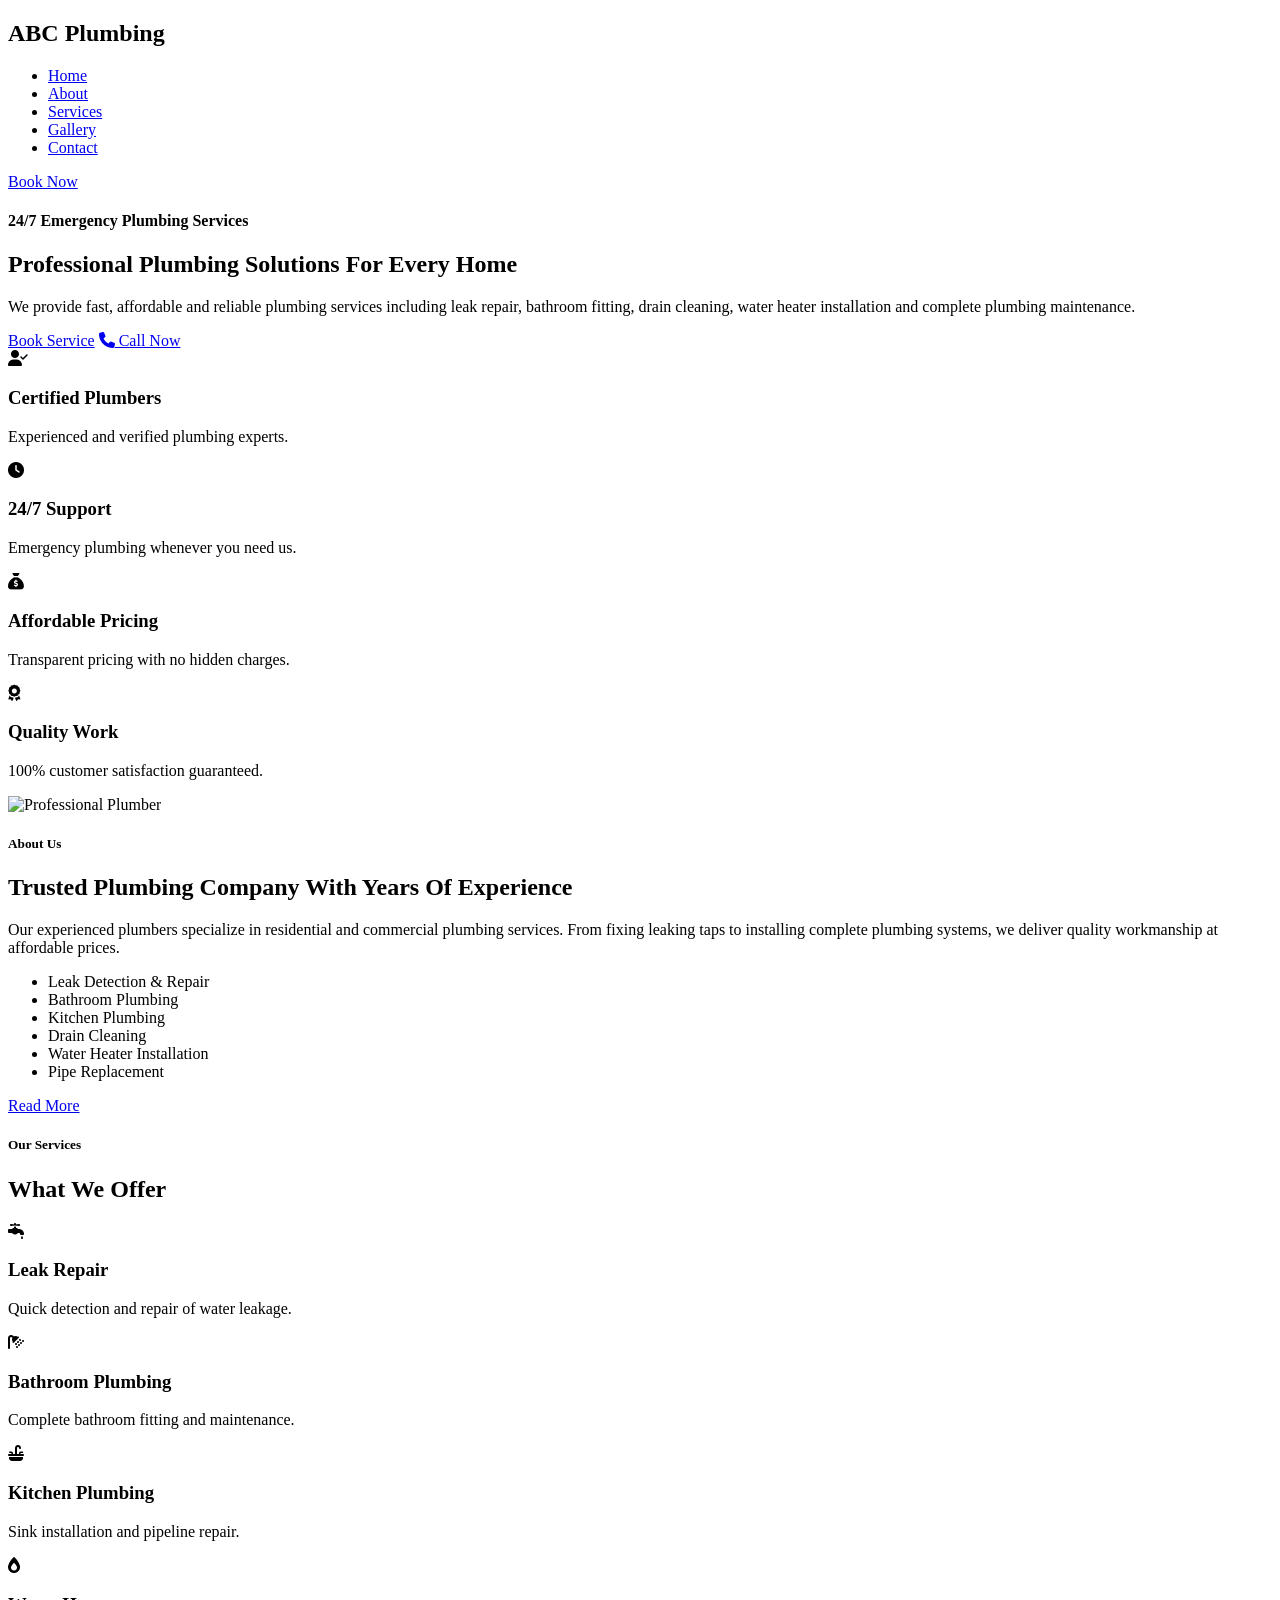
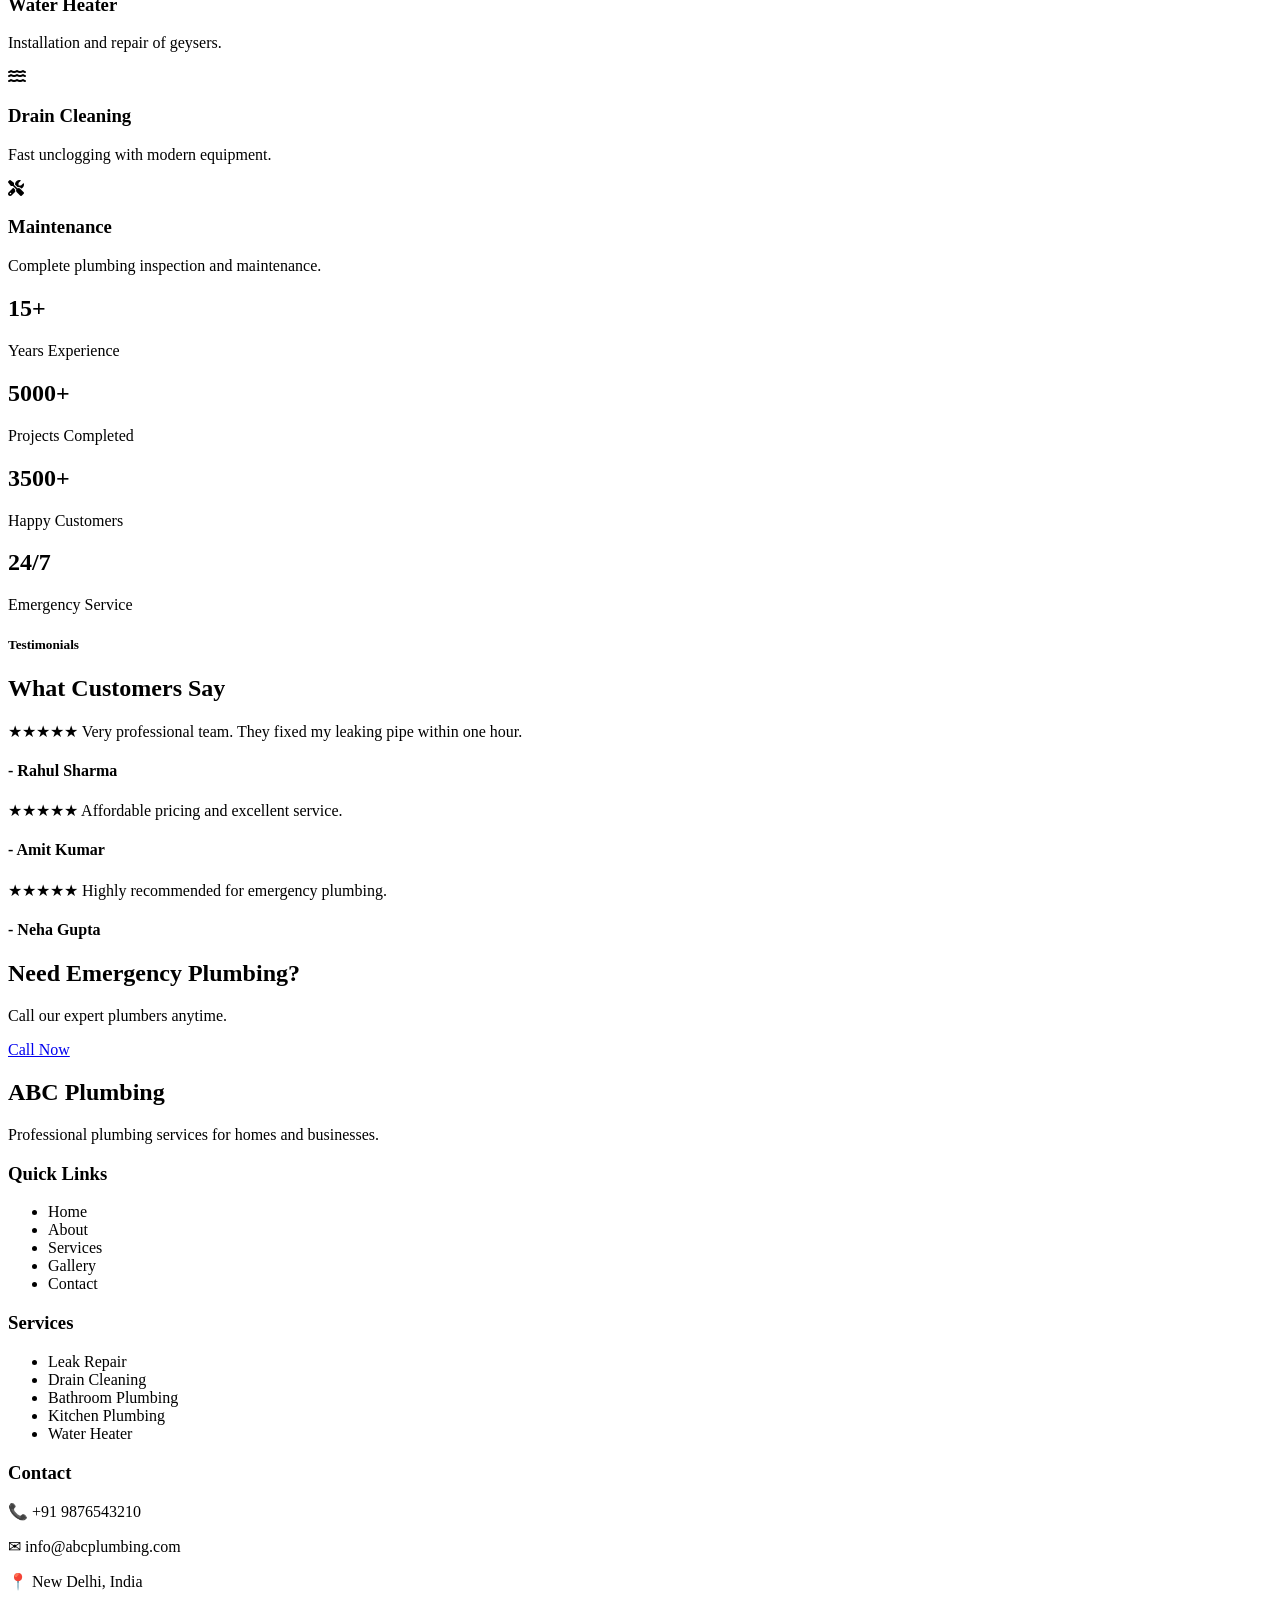
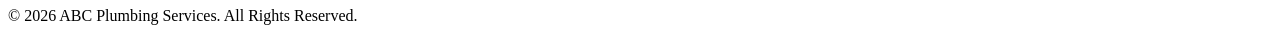
==== commit d85fde8c: "Update index.html" ====
--- a/index.html
+++ b/index.html
@@ -1,295 +1,524 @@
 <!DOCTYPE html>
-<html lang="hi">
+<html lang="en">
 <head>
+
 <meta charset="UTF-8">
 <meta name="viewport" content="width=device-width, initial-scale=1.0">
-<title>AquaFix Plumbing — Delhi NCR ke Bharosemand Plumber</title>
-<meta name="description" content="AquaFix Plumbing — Delhi NCR mein leak repair, pipe fitting, geyser install aur 24x7 emergency plumbing. Verified plumbers, transparent pricing, same-day service.">
+
+<title>ABC Plumbing Services | 24/7 Professional Plumber</title>
+
+<meta name="description" content="Professional Plumbing Services for Home and Business. Leak Repair, Bathroom Fitting, Drain Cleaning, Water Heater Installation and Emergency Plumbing.">
+
+<meta name="keywords" content="Plumber, Plumbing Services, Emergency Plumber, Leak Repair, Bathroom Plumbing, Kitchen Plumbing">
+
+<link rel="stylesheet" href="style.css">
+
 <link rel="preconnect" href="https://fonts.googleapis.com">
-<link rel="stylesheet" href="assets/style.css">
+<link rel="preconnect" href="https://fonts.gstatic.com" crossorigin>
+
+<link href="https://fonts.googleapis.com/css2?family=Poppins:wght@300;400;500;600;700;800&display=swap" rel="stylesheet">
+
+<link rel="stylesheet"
+href="https://cdnjs.cloudflare.com/ajax/libs/font-awesome/6.5.2/css/all.min.css">
+
 </head>
+
 <body>
 
-<div class="topbar">
-  <div class="container">
-    <span>📍 Serving All of Delhi NCR — Delhi · Noida · Gurugram · Ghaziabad · Faridabad</span>
-    <span class="emergency">🚨 24x7 Emergency: <a href="tel:+919810000000">+91 98100 00000</a></span>
-  </div>
-</div>
-
-<header class="site">
-  <div class="container nav-row">
-    <a href="index.html" class="logo">
-      <svg class="drop" viewBox="0 0 24 24" fill="none" xmlns="http://www.w3.org/2000/svg">
-        <path d="M12 2C12 2 5 11.5 5 15.5C5 19.09 8.13 22 12 22C15.87 22 19 19.09 19 15.5C19 11.5 12 2 12 2Z" fill="#2E86AB"/>
-      </svg>
-      <span>AquaFix<small>PLUMBING &amp; PIPE CO.</small></span>
-    </a>
-    <nav class="primary" aria-label="Main navigation">
-      <ul>
-        <li><a href="index.html" class="active">Home</a></li>
-        <li><a href="about.html">About</a></li>
-        <li><a href="services.html">Services</a></li>
-        <li><a href="gallery.html">Gallery</a></li>
-        <li><a href="contact.html">Contact</a></li>
-      </ul>
-    </nav>
-    <div class="nav-cta">
-      <button class="menu-toggle" aria-label="Toggle menu" aria-expanded="false">☰</button>
-      <a href="tel:+919819908768" class="btn btn-copper">📞 Call Now</a>
-    </div>
-  </div>
+<!-- ================= HEADER ================= -->
+
+<header>
+
+<div class="container">
+
+<div class="logo">
+<h2>ABC Plumbing</h2>
+</div>
+
+<nav>
+
+<ul>
+
+<li><a href="index.html" class="active">Home</a></li>
+
+<li><a href="about.html">About</a></li>
+
+<li><a href="services.html">Services</a></li>
+
+<li><a href="gallery.html">Gallery</a></li>
+
+<li><a href="contact.html">Contact</a></li>
+
+</ul>
+
+</nav>
+
+<a href="#" class="btn">Book Now</a>
+
+</div>
+
 </header>
 
+<!-- ================= HERO ================= -->
+
 <section class="hero">
-  <div class="container grid">
-    <div>
-      <div class="eyebrow">24×7 Emergency Plumbing · Delhi NCR</div>
-      <h1>Har Pipe, Har Tap, <span class="flow-word">Perfect Fit.</span></h1>
-      <p class="lead">Leak ho ya naya bathroom fitting — AquaFix ke verified plumbers 60 minute mein aapke ghar pahunchte hain. Pehle inspection, phir fixed price, tab kaam shuru.</p>
-      <div class="cta-row">
-        <a href="tel:+919810000000" class="btn btn-copper btn-lg">📞 Abhi Call Karein</a>
-        <a href="https://wa.me/919810000000" class="btn btn-outline btn-lg">💬 WhatsApp Karein</a>
-      </div>
-      <div class="hero-stats">
-        <div class="stat"><span class="num mono">12+</span><span class="label">Saal ka Experience</span></div>
-        <div class="stat"><span class="num mono">8,400+</span><span class="label">Jobs Complete</span></div>
-        <div class="stat"><span class="num mono">60 min</span><span class="label">Average Response Time</span></div>
-      </div>
-    </div>
-    <div class="hero-art">
-      <svg viewBox="0 0 420 380" xmlns="http://www.w3.org/2000/svg" role="img" aria-label="Plumbing pipe and tap illustration">
-        <rect x="0" y="0" width="420" height="380" rx="8" fill="#F1EDE3"/>
-        <!-- vertical pipe -->
-        <rect x="190" y="40" width="24" height="180" fill="#0B2E38"/>
-        <rect x="182" y="30" width="40" height="16" rx="3" fill="#A85C32"/>
-        <!-- horizontal pipe to tap -->
-        <rect x="190" y="204" width="120" height="24" fill="#0B2E38"/>
-        <rect x="298" y="196" width="16" height="40" rx="3" fill="#A85C32"/>
-        <!-- tap head -->
-        <rect x="292" y="228" width="30" height="26" rx="4" fill="#2E86AB"/>
-        <!-- water drops -->
-        <path d="M307 262C307 262 298 274 298 281C298 286 302 290 307 290C312 290 316 286 316 281C316 274 307 262 307 262Z" fill="#2E86AB"/>
-        <path d="M307 300C307 300 302 307 302 311C302 314 304 316 307 316C310 316 312 314 312 311C312 307 307 300 307 300Z" fill="#2E86AB" opacity="0.6"/>
-        <!-- basin -->
-        <path d="M250 320 Q307 344 364 320 L364 330 Q307 352 250 330 Z" fill="#D9D2C2"/>
-        <ellipse cx="307" cy="322" rx="57" ry="10" fill="none" stroke="#0B2E38" stroke-width="3"/>
-        <!-- wrench crossing pipe -->
-        <g transform="translate(70,150) rotate(-28)">
-          <rect x="0" y="0" width="120" height="16" rx="8" fill="#A85C32"/>
-          <circle cx="6" cy="8" r="16" fill="none" stroke="#A85C32" stroke-width="10"/>
-          <circle cx="114" cy="8" r="16" fill="none" stroke="#A85C32" stroke-width="10"/>
-        </g>
-        <!-- bolts on pipe -->
-        <circle cx="202" cy="60" r="3" fill="#A85C32"/>
-        <circle cx="202" cy="120" r="3" fill="#A85C32"/>
-        <circle cx="202" cy="180" r="3" fill="#A85C32"/>
-      </svg>
-    </div>
-  </div>
-</section>
-
-<div class="section-divider">
-  <svg class="pipe-route" viewBox="0 0 1200 60" preserveAspectRatio="none" xmlns="http://www.w3.org/2000/svg">
-    <path class="run" d="M0,30 L360,30 L360,10 L840,10 L840,50 L1200,50"/>
-    <circle class="joint" cx="360" cy="30" r="7"/>
-    <circle class="joint" cx="360" cy="10" r="7"/>
-    <circle class="joint" cx="840" cy="10" r="7"/>
-    <circle class="joint" cx="840" cy="50" r="7"/>
-    <circle class="rivet" cx="120" cy="30" r="3"/>
-    <circle class="rivet" cx="600" cy="10" r="3"/>
-    <circle class="rivet" cx="1050" cy="50" r="3"/>
-  </svg>
-</div>
-
-<section id="services">
-  <div class="container">
-    <div class="section-head">
-      <div class="eyebrow">Kya Kya Karte Hain</div>
-      <h2>Ek Call Mein, Har Plumbing Kaam</h2>
-      <p>Chhoti dripping tap se lekar poore bathroom re-piping tak — sab kuch ek hi verified team se.</p>
-    </div>
-    <div class="grid-cards">
-
-      <div class="card">
-        <svg class="icon" viewBox="0 0 48 48" fill="none"><path d="M24 4C24 4 12 20 12 27C12 34.2 17.4 40 24 40C30.6 40 36 34.2 36 27C36 20 24 4 24 4Z" fill="none" stroke="#2E86AB" stroke-width="3"/></svg>
-        <span class="tag">Sabse Common</span>
-        <h3>Leak Detection &amp; Repair</h3>
-        <p>Wall, ceiling ya floor ke chhupe leaks ko bina todphod dhundhte hain aur turant fix karte hain.</p>
-        <a href="services.html#leak" class="more">Details dekhein →</a>
-      </div>
-
-      <div class="card">
-        <svg class="icon" viewBox="0 0 48 48" fill="none"><rect x="8" y="20" width="32" height="8" fill="#0B2E38"/><rect x="4" y="18" width="8" height="12" rx="2" fill="#A85C32"/><rect x="36" y="18" width="8" height="12" rx="2" fill="#A85C32"/></svg>
-        <span class="tag">Installation</span>
-        <h3>Pipe Fitting &amp; Replacement</h3>
-        <p>Purani jung-lagi pipes ko naye CPVC/PVC pipes se replace, poori guarantee ke saath.</p>
-        <a href="services.html#pipe" class="more">Details dekhein →</a>
-      </div>
-
-      <div class="card">
-        <svg class="icon" viewBox="0 0 48 48" fill="none"><rect x="10" y="6" width="28" height="36" rx="4" fill="none" stroke="#2E86AB" stroke-width="3"/><circle cx="24" cy="20" r="4" fill="#A85C32"/></svg>
-        <span class="tag">Installation</span>
-        <h3>Geyser &amp; Water Heater</h3>
-        <p>Naya geyser install ya purane ka servicing — safe wiring aur pressure check ke saath.</p>
-        <a href="services.html#geyser" class="more">Details dekhein →</a>
-      </div>
-
-      <div class="card">
-        <svg class="icon" viewBox="0 0 48 48" fill="none"><rect x="6" y="10" width="36" height="28" rx="3" fill="none" stroke="#0B2E38" stroke-width="3"/><line x1="6" y1="24" x2="42" y2="24" stroke="#0B2E38" stroke-width="3"/></svg>
-        <span class="tag">Renovation</span>
-        <h3>Bathroom &amp; Kitchen Fitting</h3>
-        <p>Basin, shower, faucet aur commode fitting — poora bathroom plumbing design se lagaya jata hai.</p>
-        <a href="services.html#bathroom" class="more">Details dekhein →</a>
-      </div>
-
-      <div class="card">
-        <svg class="icon" viewBox="0 0 48 48" fill="none"><path d="M8 34 Q24 42 40 34" fill="none" stroke="#2E86AB" stroke-width="3"/><path d="M8 24 Q24 32 40 24" fill="none" stroke="#0B2E38" stroke-width="3"/></svg>
-        <span class="tag">Deep Clean</span>
-        <h3>Drainage &amp; Sewer Line</h3>
-        <p>Blocked drains, sewer line jetting aur camera inspection se root-cause fix.</p>
-        <a href="services.html#drainage" class="more">Details dekhein →</a>
-      </div>
-
-      <div class="card">
-        <svg class="icon" viewBox="0 0 48 48" fill="none"><path d="M22 4 L10 26 H20 L16 44 L38 18 H26 Z" fill="#A85C32"/></svg>
-        <span class="tag">24×7</span>
-        <h3>Emergency Plumbing</h3>
-        <p>Raat ho ya din — burst pipe ya flooding jaisi emergency mein 60 minute response.</p>
-        <a href="services.html#emergency" class="more">Details dekhein →</a>
-      </div>
-
-    </div>
-  </div>
-</section>
-
-<section class="band-ink why-line">
-  <div class="container">
-    <div class="section-head">
-      <div class="eyebrow">AquaFix Kyun</div>
-      <h2>Ek Job, Ek Jud'i Hui Process</h2>
-      <p>Jaise ek achhi pipeline mein har joint mazbooti se judta hai, waise hi hamara process bhi — inspection se warranty tak — bina rukawat chalta hai.</p>
-    </div>
-    <svg class="pipe-route" viewBox="0 0 1200 30" preserveAspectRatio="none" style="margin-bottom:8px;">
-      <path class="run" d="M0,15 L1200,15" stroke="#2E86AB"/>
-      <circle class="joint" cx="150" cy="15" r="6" stroke="#2E86AB"/>
-      <circle class="joint" cx="450" cy="15" r="6" stroke="#2E86AB"/>
-      <circle class="joint" cx="750" cy="15" r="6" stroke="#2E86AB"/>
-      <circle class="joint" cx="1050" cy="15" r="6" stroke="#2E86AB"/>
-    </svg>
-    <div class="why-list">
-      <div class="why-item">
-        <svg class="joint-icon" viewBox="0 0 40 40"><circle cx="20" cy="20" r="17" fill="none" stroke="#A85C32" stroke-width="3"/><path d="M13 20 L18 25 L27 15" fill="none" stroke="#A85C32" stroke-width="3"/></svg>
-        <h4>Verified Plumbers</h4>
-        <p>ID-verified, background-checked aur trained team — koi bhi random contractor nahi.</p>
-      </div>
-      <div class="why-item">
-        <svg class="joint-icon" viewBox="0 0 40 40"><circle cx="20" cy="20" r="17" fill="none" stroke="#A85C32" stroke-width="3"/><text x="20" y="26" font-family="IBM Plex Mono" font-size="16" fill="#A85C32" text-anchor="middle">₹</text></svg>
-        <h4>Transparent Pricing</h4>
-        <p>Kaam shuru hone se pehle fixed quote — koi hidden charge nahi.</p>
-      </div>
-      <div class="why-item">
-        <svg class="joint-icon" viewBox="0 0 40 40"><circle cx="20" cy="20" r="17" fill="none" stroke="#A85C32" stroke-width="3"/><path d="M20 10 V20 L27 25" fill="none" stroke="#A85C32" stroke-width="3"/></svg>
-        <h4>Same-Day Service</h4>
-        <p>Zyadatar bookings same-day complete — emergency mein 60 minute ke andar.</p>
-      </div>
-      <div class="why-item">
-        <svg class="joint-icon" viewBox="0 0 40 40"><path d="M20 6 L32 11 V20 C32 28 27 33 20 35 C13 33 8 28 8 20 V11 Z" fill="none" stroke="#A85C32" stroke-width="3"/></svg>
-        <h4>90-Din Warranty</h4>
-        <p>Har repair aur installation par 90 din ki service warranty, likhit mein.</p>
-      </div>
-    </div>
-  </div>
-</section>
-
-<section>
-  <div class="container">
-    <div class="section-head">
-      <div class="eyebrow">Clients Kya Kehte Hain</div>
-      <h2>Delhi NCR Ke Ghar-Ghar Se Bharosa</h2>
-    </div>
-    <div class="testi-row">
-      <div class="testi">
-        <div class="stars">★★★★★</div>
-        <p class="quote">Raat 11 baje kitchen pipe fat gaya tha, AquaFix ne 40 minute mein plumber bhej diya. Kaam bhi saaf-suthra tha.</p>
-        <div class="who">— Ritu Sharma, Rohini</div>
-      </div>
-      <div class="testi">
-        <div class="stars">★★★★★</div>
-        <p class="quote">Naya geyser install karwaya, quote pehle se fixed tha aur ek rupaya extra nahi liya. Highly recommend.</p>
-        <div class="who">— Vikas Malhotra, Noida Sector 62</div>
-      </div>
-      <div class="testi">
-        <div class="stars">★★★★★</div>
-        <p class="quote">Poora bathroom renovation AquaFix se karwaya. Time pe aaye, professional the aur warranty card bhi diya.</p>
-        <div class="who">— Priya Gupta, Gurugram</div>
-      </div>
-    </div>
-  </div>
-</section>
-
-<section>
-  <div class="container">
-    <div class="cta-banner">
-      <div>
-        <h2>Emergency Hai? Abhi Call Karein.</h2>
-        <p>Burst pipe, flooding ya no-water situation — hamari emergency team 24×7 ready hai.</p>
-      </div>
-      <div>
-        <span class="phone-big">+91 98100 00000</span>
-        <a href="tel:+919810000000" class="btn btn-flow btn-lg" style="margin-top:14px;">📞 Turant Call Karein</a>
-      </div>
-    </div>
-  </div>
-</section>
-
-<footer class="site">
-  <div class="container">
-    <div class="footer-grid">
-      <div>
-        <span class="footer-logo">AquaFix Plumbing</span>
-        <p>Delhi NCR ka trusted plumbing partner — leak repair se lekar full bathroom renovation tak, 2012 se seva mein.</p>
-        <div class="social-row">
-          <a href="#" aria-label="Facebook">f</a>
-          <a href="#" aria-label="Instagram">ig</a>
-          <a href="https://wa.me/919810000000" aria-label="WhatsApp">wa</a>
-        </div>
-      </div>
-      <div>
-        <h4>Quick Links</h4>
-        <ul>
-          <li><a href="about.html">Humare Baare Mein</a></li>
-          <li><a href="services.html">Services</a></li>
-          <li><a href="gallery.html">Gallery</a></li>
-          <li><a href="contact.html">Contact</a></li>
-        </ul>
-      </div>
-      <div>
-        <h4>Service Areas</h4>
-        <ul>
-          <li>Delhi</li>
-          <li>Noida &amp; Greater Noida</li>
-          <li>Gurugram</li>
-          <li>Ghaziabad &amp; Faridabad</li>
-        </ul>
-      </div>
-      <div>
-        <h4>Contact Karein</h4>
-        <ul>
-          <li>📞 <a href="tel:+919810000000">+91 98100 00000</a></li>
-          <li>✉️ <a href="mailto:hello@aquafixplumbing.in">hello@aquafixplumbing.in</a></li>
-          <li>📍 Shop 14, Community Centre, Rohini, Delhi NCR</li>
-          <li>🕐 24×7 Emergency · 8am–9pm Regular</li>
-        </ul>
-      </div>
-    </div>
-    <div class="footer-bottom">
-      <span>© 2026 AquaFix Plumbing &amp; Pipe Co. Sabhi rights reserved.</span>
-      <span><a href="contact.html">Privacy</a> · <a href="contact.html">Terms</a></span>
-    </div>
-  </div>
+
+<div class="overlay"></div>
+
+<div class="hero-content">
+
+<h4>24/7 Emergency Plumbing Services</h4>
+
+<h1>Professional Plumbing Solutions For Every Home</h1>
+
+<p>
+
+We provide fast, affordable and reliable plumbing services including leak repair,
+bathroom fitting, drain cleaning, water heater installation and complete plumbing maintenance.
+
+</p>
+
+<div class="hero-btn">
+
+<a href="#" class="btn">Book Service</a>
+
+<a href="tel:+919876543210" class="btn2">
+<i class="fa-solid fa-phone"></i>
+Call Now
+</a>
+
+</div>
+
+</div>
+
+</section>
+
+<!-- ================= FEATURES ================= -->
+
+<section class="features">
+
+<div class="container">
+
+<div class="box">
+
+<i class="fa-solid fa-user-check"></i>
+
+<h3>Certified Plumbers</h3>
+
+<p>
+
+Experienced and verified plumbing experts.
+
+</p>
+
+</div>
+
+<div class="box">
+
+<i class="fa-solid fa-clock"></i>
+
+<h3>24/7 Support</h3>
+
+<p>
+
+Emergency plumbing whenever you need us.
+
+</p>
+
+</div>
+
+<div class="box">
+
+<i class="fa-solid fa-sack-dollar"></i>
+
+<h3>Affordable Pricing</h3>
+
+<p>
+
+Transparent pricing with no hidden charges.
+
+</p>
+
+</div>
+
+<div class="box">
+
+<i class="fa-solid fa-award"></i>
+
+<h3>Quality Work</h3>
+
+<p>
+
+100% customer satisfaction guaranteed.
+
+</p>
+
+</div>
+
+</div>
+
+</section>
+
+<!-- ================= ABOUT ================= -->
+
+<section class="about">
+
+<div class="container2">
+
+<div class="about-image">
+
+<img src="images/about.jpg" alt="Professional Plumber">
+
+</div>
+
+<div class="about-content">
+
+<h5>About Us</h5>
+
+<h2>Trusted Plumbing Company With Years Of Experience</h2>
+
+<p>
+
+Our experienced plumbers specialize in residential and commercial plumbing services.
+From fixing leaking taps to installing complete plumbing systems,
+we deliver quality workmanship at affordable prices.
+
+</p>
+
+<ul>
+
+<li>Leak Detection & Repair</li>
+
+<li>Bathroom Plumbing</li>
+
+<li>Kitchen Plumbing</li>
+
+<li>Drain Cleaning</li>
+
+<li>Water Heater Installation</li>
+
+<li>Pipe Replacement</li>
+
+</ul>
+
+<a href="about.html" class="btn">
+
+Read More
+
+</a>
+
+</div>
+
+</div>
+
+</section>
+
+<!-- ================= SERVICES ================= -->
+
+<section class="services">
+
+<div class="title">
+
+<h5>Our Services</h5>
+
+<h2>What We Offer</h2>
+
+</div>
+
+<div class="container">
+
+<div class="service-card">
+
+<i class="fa-solid fa-faucet-drip"></i>
+
+<h3>Leak Repair</h3>
+
+<p>
+
+Quick detection and repair of water leakage.
+
+</p>
+
+</div>
+
+<div class="service-card">
+
+<i class="fa-solid fa-shower"></i>
+
+<h3>Bathroom Plumbing</h3>
+
+<p>
+
+Complete bathroom fitting and maintenance.
+
+</p>
+
+</div>
+
+<div class="service-card">
+
+<i class="fa-solid fa-sink"></i>
+
+<h3>Kitchen Plumbing</h3>
+
+<p>
+
+Sink installation and pipeline repair.
+
+</p>
+
+</div>
+
+<div class="service-card">
+
+<i class="fa-solid fa-fire-flame-simple"></i>
+
+<h3>Water Heater</h3>
+
+<p>
+
+Installation and repair of geysers.
+
+</p>
+
+</div>
+
+<div class="service-card">
+
+<i class="fa-solid fa-water"></i>
+
+<h3>Drain Cleaning</h3>
+
+<p>
+
+Fast unclogging with modern equipment.
+
+</p>
+
+</div>
+
+<div class="service-card">
+
+<i class="fa-solid fa-screwdriver-wrench"></i>
+
+<h3>Maintenance</h3>
+
+<p>
+
+Complete plumbing inspection and maintenance.
+
+</p>
+
+</div>
+
+</div>
+
+</section>
+
+<!-- ================= COUNTER ================= -->
+
+<section class="counter">
+
+<div class="container">
+
+<div class="count">
+
+<h2>15+</h2>
+
+<p>Years Experience</p>
+
+</div>
+
+<div class="count">
+
+<h2>5000+</h2>
+
+<p>Projects Completed</p>
+
+</div>
+
+<div class="count">
+
+<h2>3500+</h2>
+
+<p>Happy Customers</p>
+
+</div>
+
+<div class="count">
+
+<h2>24/7</h2>
+
+<p>Emergency Service</p>
+
+</div>
+
+</div>
+
+</section>
+
+<!-- ================= TESTIMONIAL ================= -->
+
+<section class="testimonial">
+
+<div class="title">
+
+<h5>Testimonials</h5>
+
+<h2>What Customers Say</h2>
+
+</div>
+
+<div class="container">
+
+<div class="review">
+
+<p>
+
+★★★★★
+
+Very professional team. They fixed my leaking pipe within one hour.
+
+</p>
+
+<h4>- Rahul Sharma</h4>
+
+</div>
+
+<div class="review">
+
+<p>
+
+★★★★★
+
+Affordable pricing and excellent service.
+
+</p>
+
+<h4>- Amit Kumar</h4>
+
+</div>
+
+<div class="review">
+
+<p>
+
+★★★★★
+
+Highly recommended for emergency plumbing.
+
+</p>
+
+<h4>- Neha Gupta</h4>
+
+</div>
+
+</div>
+
+</section>
+
+<!-- ================= CTA ================= -->
+
+<section class="cta">
+
+<h2>Need Emergency Plumbing?</h2>
+
+<p>
+
+Call our expert plumbers anytime.
+
+</p>
+
+<a href="tel:+919876543210" class="btn">
+
+Call Now
+
+</a>
+
+</section>
+
+<!-- ================= FOOTER ================= -->
+
+<footer>
+
+<div class="container">
+
+<div>
+
+<h2>ABC Plumbing</h2>
+
+<p>
+
+Professional plumbing services for homes and businesses.
+
+</p>
+
+</div>
+
+<div>
+
+<h3>Quick Links</h3>
+
+<ul>
+
+<li>Home</li>
+
+<li>About</li>
+
+<li>Services</li>
+
+<li>Gallery</li>
+
+<li>Contact</li>
+
+</ul>
+
+</div>
+
+<div>
+
+<h3>Services</h3>
+
+<ul>
+
+<li>Leak Repair</li>
+
+<li>Drain Cleaning</li>
+
+<li>Bathroom Plumbing</li>
+
+<li>Kitchen Plumbing</li>
+
+<li>Water Heater</li>
+
+</ul>
+
+</div>
+
+<div>
+
+<h3>Contact</h3>
+
+<p>📞 +91 9876543210</p>
+
+<p>✉ info@abcplumbing.com</p>
+
+<p>📍 New Delhi, India</p>
+
+</div>
+
+</div>
+
+<div class="copyright">
+
+© 2026 ABC Plumbing Services. All Rights Reserved.
+
+</div>
+
 </footer>
 
 <script src="script.js"></script>
+
 </body>
+
 </html>
